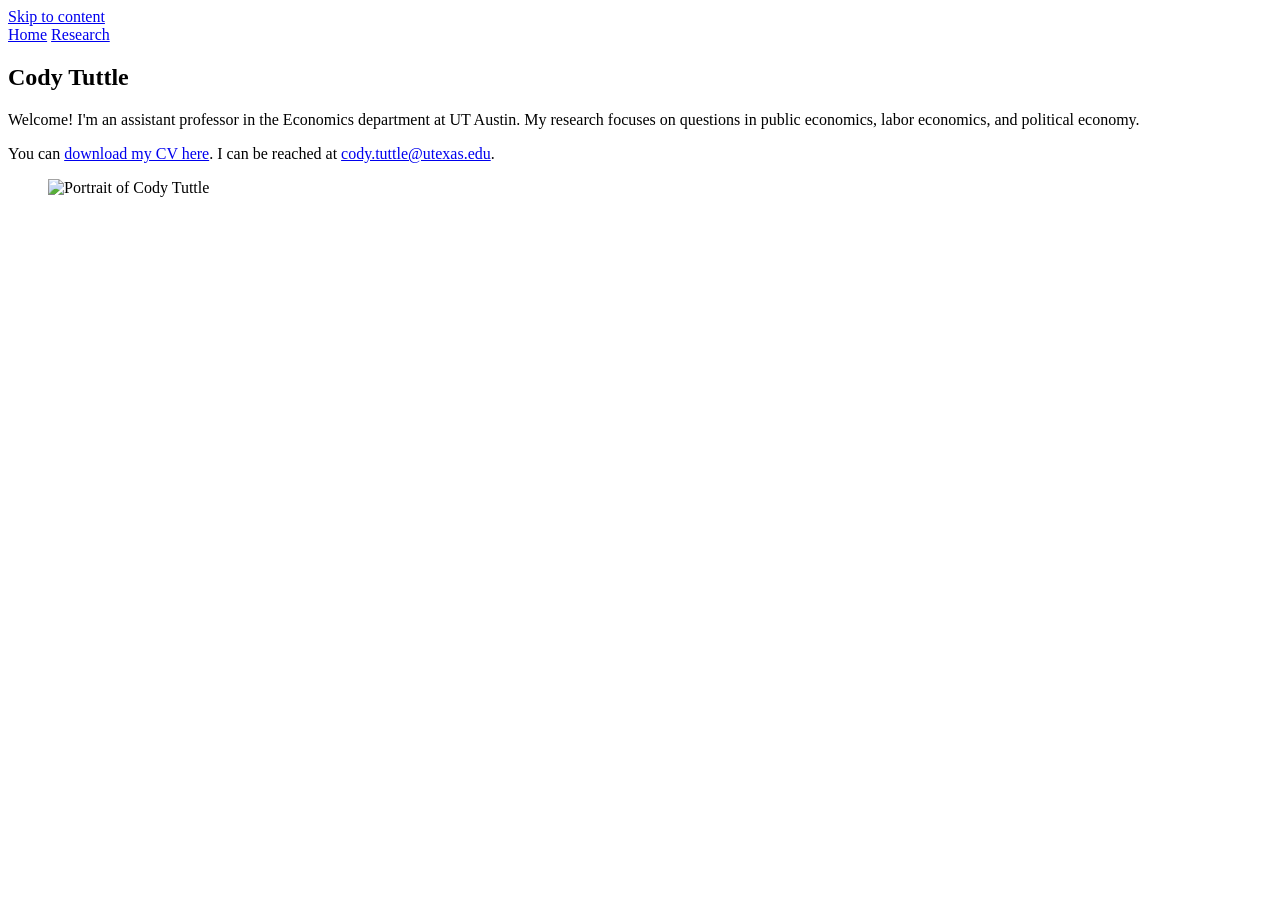
==== index.html @ 10a400a6 "Add files via upload" ====
<!doctype html>
<html lang="en">
  <head>
    <meta charset="utf-8">
    <meta name="viewport" content="width=device-width, initial-scale=1">
    <meta name="description" content="Cody Tuttle is an assistant professor of economics at The University of Texas at Austin.">
    <meta name="theme-color" content="#ffffff">
    <title>Cody Tuttle</title>
    <link rel="icon" type="image/svg+xml" href="data:image/svg+xml,%3Csvg xmlns='http://www.w3.org/2000/svg' viewBox='0 0 64 64'%3E%3Crect width='64' height='64' rx='8' fill='%23bf5700'/%3E%3Cpath d='M43 20c-3-3-6-4-11-4-9 0-15 6-15 16s6 16 15 16c5 0 9-1 12-5l-4-5c-2 2-4 3-7 3-5 0-8-3-8-9s3-9 8-9c3 0 5 1 7 3z' fill='white'/%3E%3C/svg%3E">
    <link rel="stylesheet" href="assets/styles.css?v=20260914-all-sans">
  </head>
  <body>
    <a class="skip-link" href="#main">Skip to content</a>

    <header class="site-header home-header">
      <nav aria-label="Primary navigation">
        <a class="active" href="index.html" aria-current="page">Home</a>
        <a href="research.html">Research</a>
      </nav>
    </header>

    <main id="main" class="home">
      <section class="intro" aria-labelledby="intro-title">
        <div class="intro-copy">
          <h1 id="intro-title">Cody Tuttle</h1>
          <div class="home-text">
            <p>Welcome! I'm an assistant professor in the Economics department at UT Austin. My research focuses on questions in public economics, labor economics, and political economy.</p>
            <p>You can <a href="https://www.google.com/url?q=https%3A%2F%2Fcodytuttle.github.io%2Ftuttle_cv.pdf&amp;sa=D&amp;sntz=1&amp;usg=AOvVaw0rOCvD282M_olU8WoGLNsb">download my CV here</a>. I can be reached at <a href="mailto:cody.tuttle@utexas.edu">cody.tuttle@utexas.edu</a>.</p>
          </div>
        </div>

        <figure class="portrait">
          <img src="assets/cody-tuttle.jpg" width="520" height="540" alt="Portrait of Cody Tuttle">
        </figure>
      </section>
    </main>
  </body>
</html>
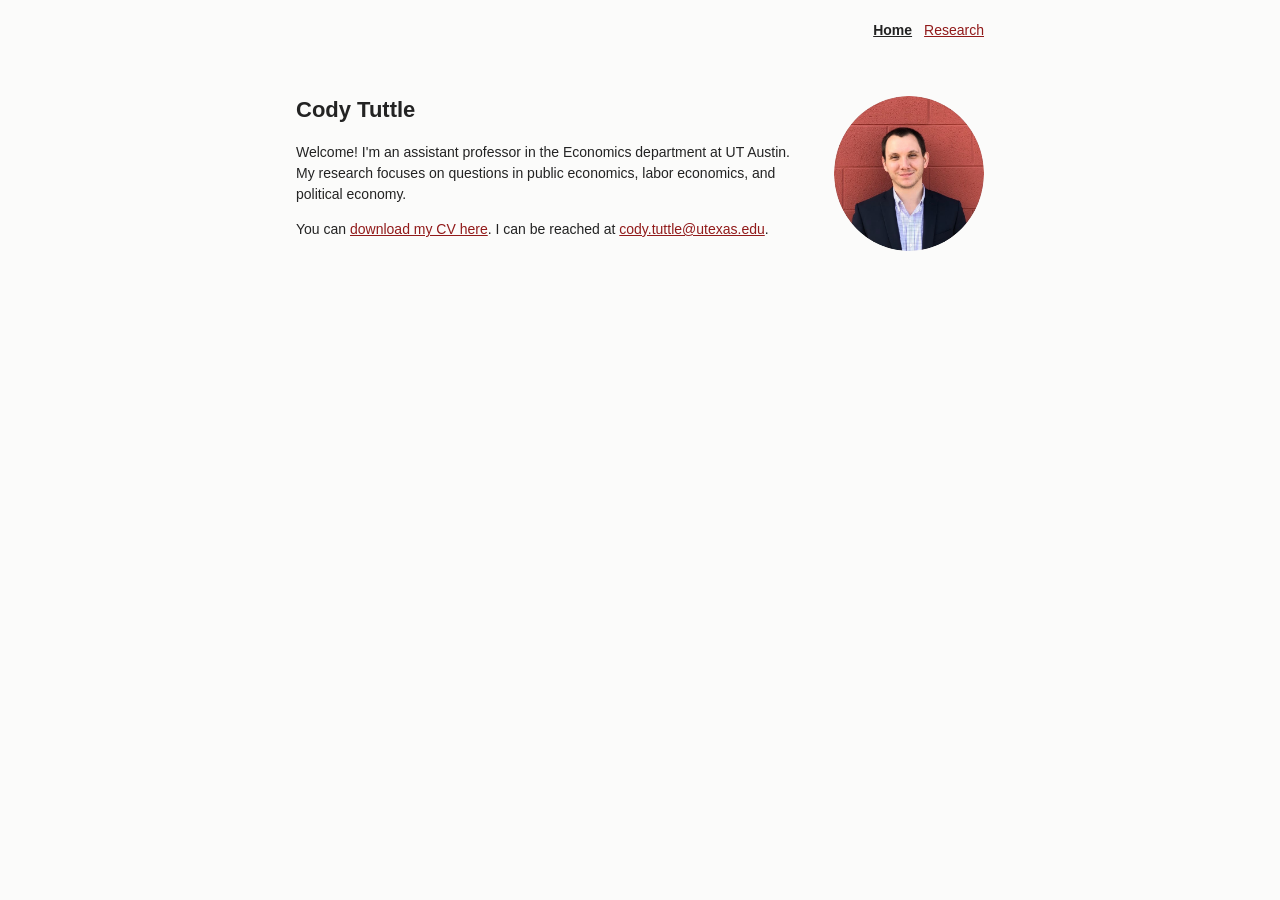
==== commit 19e4d531: "Add files via upload" ====
--- a/index.html
+++ b/index.html
@@ -7,7 +7,7 @@
     <meta name="theme-color" content="#ffffff">
     <title>Cody Tuttle</title>
     <link rel="icon" type="image/svg+xml" href="data:image/svg+xml,%3Csvg xmlns='http://www.w3.org/2000/svg' viewBox='0 0 64 64'%3E%3Crect width='64' height='64' rx='8' fill='%23bf5700'/%3E%3Cpath d='M43 20c-3-3-6-4-11-4-9 0-15 6-15 16s6 16 15 16c5 0 9-1 12-5l-4-5c-2 2-4 3-7 3-5 0-8-3-8-9s3-9 8-9c3 0 5 1 7 3z' fill='white'/%3E%3C/svg%3E">
-    <link rel="stylesheet" href="assets/styles.css?v=20260914-all-sans">
+    <link rel="stylesheet" href="assets/styles.css?v=20260916-mobile">
   </head>
   <body>
     <a class="skip-link" href="#main">Skip to content</a>
@@ -23,15 +23,16 @@
       <section class="intro" aria-labelledby="intro-title">
         <div class="intro-copy">
           <h1 id="intro-title">Cody Tuttle</h1>
+
+          <figure class="portrait">
+            <img src="assets/cody-tuttle.jpg" width="520" height="540" alt="Portrait of Cody Tuttle">
+          </figure>
+
           <div class="home-text">
             <p>Welcome! I'm an assistant professor in the Economics department at UT Austin. My research focuses on questions in public economics, labor economics, and political economy.</p>
             <p>You can <a href="https://www.google.com/url?q=https%3A%2F%2Fcodytuttle.github.io%2Ftuttle_cv.pdf&amp;sa=D&amp;sntz=1&amp;usg=AOvVaw0rOCvD282M_olU8WoGLNsb">download my CV here</a>. I can be reached at <a href="mailto:cody.tuttle@utexas.edu">cody.tuttle@utexas.edu</a>.</p>
           </div>
         </div>
-
-        <figure class="portrait">
-          <img src="assets/cody-tuttle.jpg" width="520" height="540" alt="Portrait of Cody Tuttle">
-        </figure>
       </section>
     </main>
   </body>
--- a/assets/styles.css
+++ b/assets/styles.css
@@ -0,0 +1,309 @@
+* {
+  box-sizing: border-box;
+}
+
+html {
+  font-size: 16px;
+}
+
+body {
+  margin: 0;
+  color: #232323;
+  background: #fbfbfa;
+  font-family: Arial, Helvetica, sans-serif;
+  font-size: 14px;
+  line-height: 1.5;
+}
+
+a {
+  color: #911a1a;
+  text-decoration: underline;
+}
+
+a:hover {
+  color: #671010;
+}
+
+a:focus-visible,
+button:focus-visible {
+  outline: 2px solid #000;
+  outline-offset: 2px;
+}
+
+.skip-link {
+  position: absolute;
+  left: -9999px;
+}
+
+.skip-link:focus {
+  top: 8px;
+  left: 8px;
+  padding: 6px;
+  color: #fff;
+  background: #000;
+}
+
+.site-header,
+.home,
+.research-page,
+footer {
+  width: 100%;
+  max-width: 720px;
+  margin: 0 auto;
+  padding-right: 16px;
+  padding-left: 16px;
+}
+
+.site-header {
+  display: flex;
+  align-items: baseline;
+  justify-content: space-between;
+  padding-top: 20px;
+  padding-bottom: 12px;
+}
+
+.site-name {
+  color: #232323;
+  font-weight: 700;
+  text-decoration: none;
+}
+
+nav {
+  display: flex;
+  gap: 12px;
+}
+
+nav a {
+  color: #911a1a;
+}
+
+nav a.active {
+  color: #232323;
+  font-weight: 700;
+}
+
+.home-header {
+  justify-content: flex-end;
+}
+
+.intro {
+  padding: 40px 0 56px;
+}
+
+.intro-copy {
+  display: grid;
+  grid-template-columns: minmax(0, 1fr) 150px;
+  grid-template-areas:
+    "title portrait"
+    "text portrait";
+  column-gap: 32px;
+  align-items: center;
+}
+
+h1,
+h2,
+h3,
+p {
+  margin-top: 0;
+}
+
+.intro h1 {
+  grid-area: title;
+  align-self: end;
+  margin-bottom: 16px;
+  font-size: 22px;
+  font-weight: 700;
+}
+
+.home-text {
+  grid-area: text;
+  align-self: start;
+  font-size: 14px;
+}
+
+.home-text p {
+  margin-bottom: 14px;
+}
+
+.portrait {
+  grid-area: portrait;
+  width: 150px;
+  margin: 0;
+}
+
+.portrait img {
+  display: block;
+  width: 100%;
+  height: auto;
+  border-radius: 50%;
+}
+
+.research-page {
+  padding-top: 18px;
+  padding-bottom: 32px;
+}
+
+.paper-section {
+  margin-bottom: 28px;
+}
+
+.section-heading {
+  margin-bottom: 10px;
+}
+
+.section-heading h2 {
+  margin: 0;
+  font-size: 16px;
+}
+
+.paper {
+  margin-bottom: 16px;
+}
+
+.paper-row {
+  display: grid;
+  grid-template-columns: minmax(0, 1fr) 16px;
+  gap: 8px;
+  align-items: start;
+}
+
+.paper-copy h3 {
+  margin-bottom: 2px;
+  font-size: 13px;
+  font-weight: 700;
+  line-height: 1.4;
+}
+
+.paper-copy h3 a {
+  color: #911a1a;
+  text-decoration: none;
+}
+
+.paper-copy h3 a:hover,
+.paper-copy h3 a:focus-visible {
+  text-decoration: underline;
+}
+
+.paper-meta,
+.paper-status,
+.paper-links {
+  margin-bottom: 1px;
+  color: #4a4a4a;
+  font-size: 12px;
+  line-height: 1.45;
+}
+
+.paper-status cite {
+  font-style: italic;
+}
+
+.paper-links {
+  display: flex;
+  flex-wrap: wrap;
+  gap: 10px;
+  margin-top: 3px;
+}
+
+.abstract-toggle {
+  display: flex;
+  align-items: center;
+  justify-content: center;
+  width: 16px;
+  height: 20px;
+  padding: 0;
+  color: #333;
+  background: none;
+  border: 0;
+  cursor: pointer;
+}
+
+.abstract-toggle > span:first-child {
+  position: absolute;
+  width: 1px;
+  height: 1px;
+  padding: 0;
+  margin: -1px;
+  overflow: hidden;
+  clip: rect(0, 0, 0, 0);
+  white-space: nowrap;
+  border: 0;
+}
+
+.toggle-mark {
+  position: relative;
+  display: block;
+  width: 10px;
+  height: 10px;
+}
+
+.toggle-mark::before,
+.toggle-mark::after {
+  position: absolute;
+  top: 50%;
+  left: 0;
+  width: 100%;
+  height: 1px;
+  background: currentColor;
+  content: "";
+}
+
+.toggle-mark::after {
+  transform: rotate(90deg);
+}
+
+.abstract-toggle[aria-expanded="true"] .toggle-mark::after {
+  transform: rotate(0);
+}
+
+.abstract {
+  width: 100%;
+  padding: 8px 0 2px;
+  font-family: inherit;
+  font-size: 14px;
+  line-height: 1.6;
+  text-align: justify;
+}
+
+.abstract p {
+  margin: 0;
+}
+
+footer {
+  display: flex;
+  justify-content: space-between;
+  padding-top: 16px;
+  padding-bottom: 24px;
+  color: #555;
+  font-size: 12px;
+}
+
+footer p {
+  margin: 0;
+}
+
+@media (max-width: 560px) {
+  .intro {
+    padding: 28px 0 40px;
+  }
+
+  .intro-copy {
+    grid-template-columns: 1fr;
+    grid-template-areas:
+      "title"
+      "portrait"
+      "text";
+  }
+
+  .portrait {
+    width: 120px;
+    margin-bottom: 24px;
+  }
+
+  footer {
+    display: block;
+  }
+
+  footer p + p {
+    margin-top: 3px;
+  }
+}
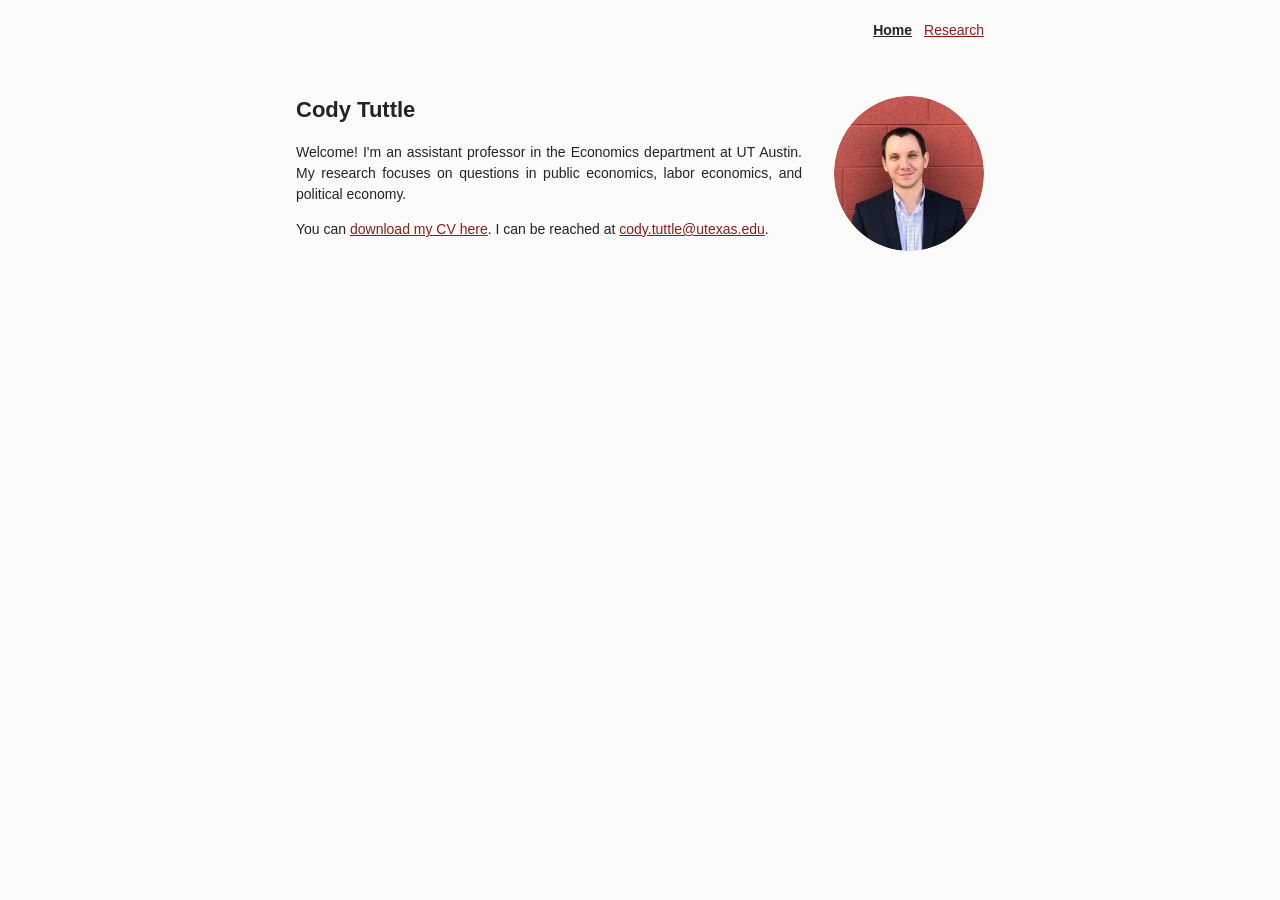
==== commit d04854d0: "Add files via upload" ====
--- a/index.html
+++ b/index.html
@@ -7,7 +7,7 @@
     <meta name="theme-color" content="#ffffff">
     <title>Cody Tuttle</title>
     <link rel="icon" type="image/svg+xml" href="data:image/svg+xml,%3Csvg xmlns='http://www.w3.org/2000/svg' viewBox='0 0 64 64'%3E%3Crect width='64' height='64' rx='8' fill='%23bf5700'/%3E%3Cpath d='M43 20c-3-3-6-4-11-4-9 0-15 6-15 16s6 16 15 16c5 0 9-1 12-5l-4-5c-2 2-4 3-7 3-5 0-8-3-8-9s3-9 8-9c3 0 5 1 7 3z' fill='white'/%3E%3C/svg%3E">
-    <link rel="stylesheet" href="assets/styles.css?v=20260916-mobile">
+    <link rel="stylesheet" href="assets/styles.css?v=20260916-mobile-center">
   </head>
   <body>
     <a class="skip-link" href="#main">Skip to content</a>
--- a/assets/styles.css
+++ b/assets/styles.css
@@ -119,6 +119,7 @@
   grid-area: text;
   align-self: start;
   font-size: 14px;
+  text-align: justify;
 }
 
 .home-text p {
@@ -294,7 +295,13 @@
       "text";
   }
 
+  .intro h1 {
+    justify-self: center;
+    text-align: center;
+  }
+
   .portrait {
+    justify-self: center;
     width: 120px;
     margin-bottom: 24px;
   }
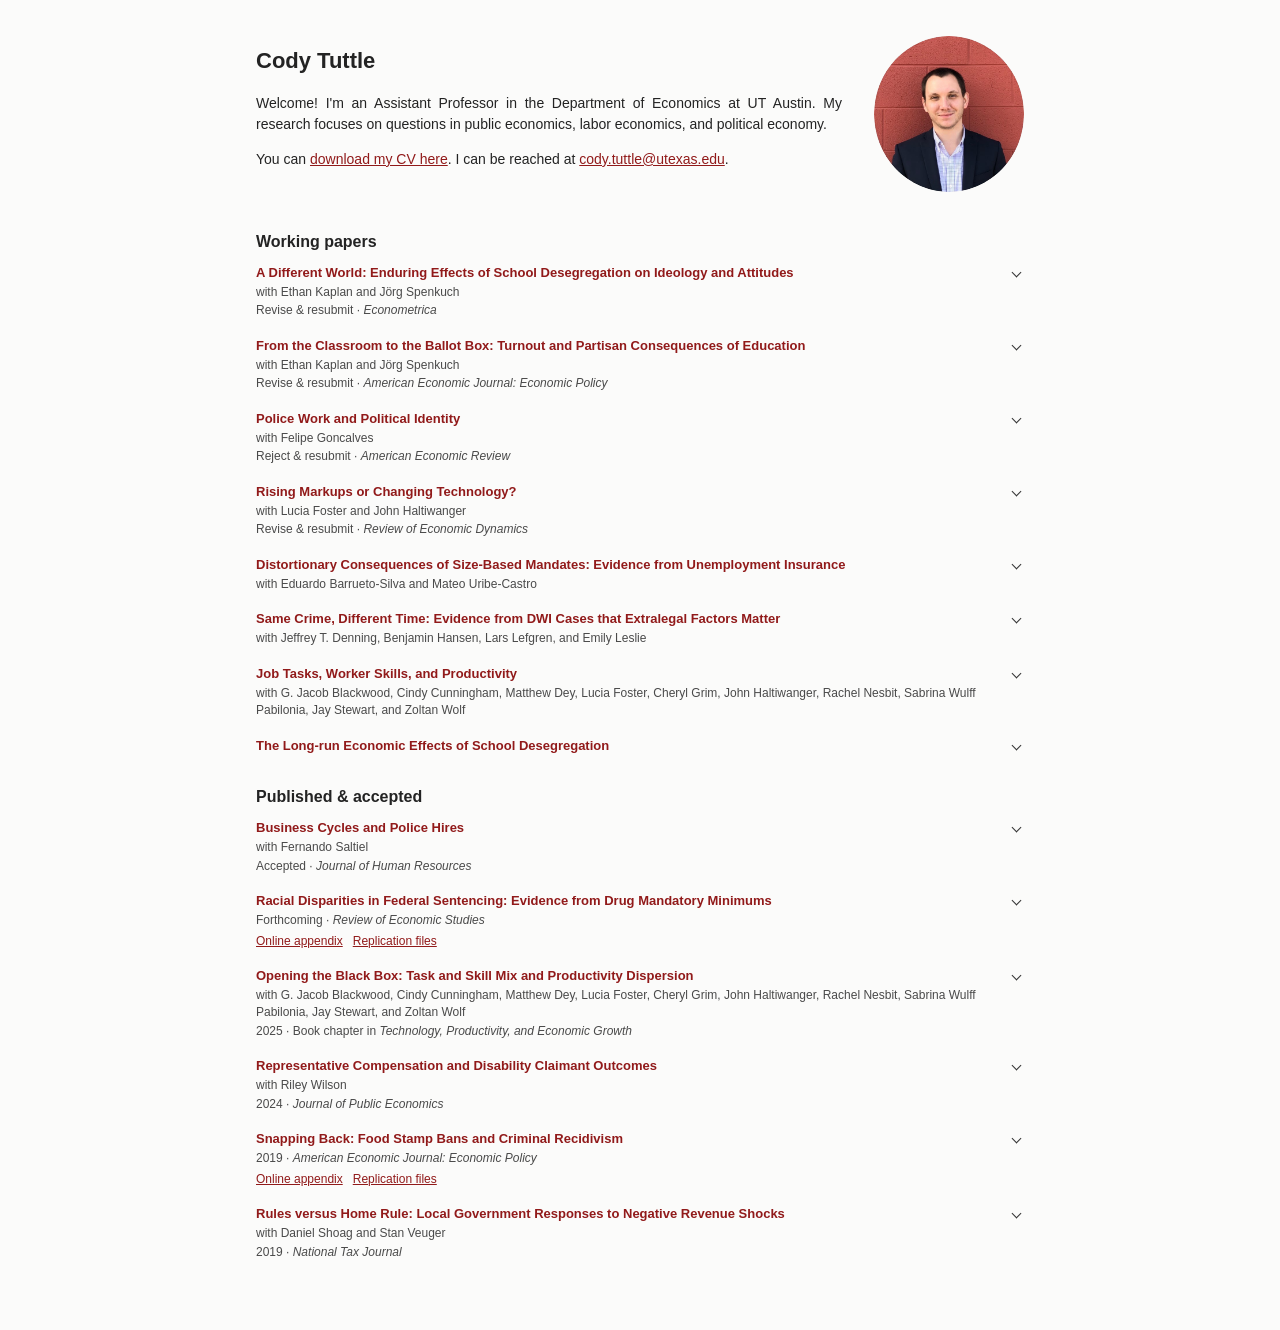
==== commit 48f868c6: "Add files via upload" ====
--- a/index.html
+++ b/index.html
@@ -8,32 +8,258 @@
     <title>Cody Tuttle</title>
     <link rel="icon" type="image/svg+xml" href="data:image/svg+xml,%3Csvg xmlns='http://www.w3.org/2000/svg' viewBox='0 0 64 64'%3E%3Crect width='64' height='64' rx='8' fill='%23bf5700'/%3E%3Cpath d='M43 20c-3-3-6-4-11-4-9 0-15 6-15 16s6 16 15 16c5 0 9-1 12-5l-4-5c-2 2-4 3-7 3-5 0-8-3-8-9s3-9 8-9c3 0 5 1 7 3z' fill='white'/%3E%3C/svg%3E">
     <link rel="stylesheet" href="assets/styles.css?v=20260916-mobile-center">
+    <link rel="stylesheet" href="assets/one-page.css?v=20260916-width-800">
+    <script src="assets/site.js" defer></script>
   </head>
-  <body>
+  <body class="first-one-page">
     <a class="skip-link" href="#main">Skip to content</a>
 
-    <header class="site-header home-header">
-      <nav aria-label="Primary navigation">
-        <a class="active" href="index.html" aria-current="page">Home</a>
-        <a href="research.html">Research</a>
-      </nav>
-    </header>
-
-    <main id="main" class="home">
-      <section class="intro" aria-labelledby="intro-title">
-        <div class="intro-copy">
-          <h1 id="intro-title">Cody Tuttle</h1>
-
-          <figure class="portrait">
-            <img src="assets/cody-tuttle.jpg" width="520" height="540" alt="Portrait of Cody Tuttle">
-          </figure>
-
-          <div class="home-text">
-            <p>Welcome! I'm an assistant professor in the Economics department at UT Austin. My research focuses on questions in public economics, labor economics, and political economy.</p>
-            <p>You can <a href="https://www.google.com/url?q=https%3A%2F%2Fcodytuttle.github.io%2Ftuttle_cv.pdf&amp;sa=D&amp;sntz=1&amp;usg=AOvVaw0rOCvD282M_olU8WoGLNsb">download my CV here</a>. I can be reached at <a href="mailto:cody.tuttle@utexas.edu">cody.tuttle@utexas.edu</a>.</p>
-          </div>
+    <main id="main" class="one-page-main">
+      <section class="one-page-intro" id="about" aria-labelledby="about-title">
+        <h1 id="about-title">Cody Tuttle</h1>
+
+        <figure class="one-page-portrait">
+          <img src="assets/cody-tuttle.jpg" width="520" height="540" alt="Portrait of Cody Tuttle">
+        </figure>
+
+        <div class="one-page-bio">
+          <p>Welcome! I'm an Assistant Professor in the Department of Economics at UT Austin. My research focuses on questions in public economics, labor economics, and political economy.</p>
+          <p>You can <a href="https://www.google.com/url?q=https%3A%2F%2Fcodytuttle.github.io%2Ftuttle_cv.pdf&amp;sa=D&amp;sntz=1&amp;usg=AOvVaw0rOCvD282M_olU8WoGLNsb">download my CV here</a>. I can be reached at <a href="mailto:cody.tuttle@utexas.edu">cody.tuttle@utexas.edu</a>.</p>
         </div>
       </section>
+
+      <div class="one-page-research" id="research">
+      <section class="paper-section" aria-labelledby="working-papers">
+        <div class="section-heading">
+          <h2 id="working-papers">Working papers</h2>
+        </div>
+
+        <article class="paper">
+          <div class="paper-row">
+            <div class="paper-copy">
+              <h3><a href="https://codytuttle.github.io/busing_partisanship.pdf">A Different World: Enduring Effects of School Desegregation on Ideology and Attitudes</a></h3>
+              <p class="paper-meta">with Ethan Kaplan and Jörg Spenkuch</p>
+              <p class="paper-status">Revise &amp; resubmit · <cite>Econometrica</cite></p>
+            </div>
+            <button class="abstract-toggle" type="button" aria-expanded="false" aria-controls="abstract-different-world">
+              <span>Abstract</span><span class="toggle-mark" aria-hidden="true"></span>
+            </button>
+          </div>
+          <div class="abstract" id="abstract-different-world" hidden>
+            <p>In 1975, a federal court ordered the desegregation of public schools in Jefferson County, Kentucky. To approximately equalize the share of minorities across schools, students were assigned to a busing schedule that depended on the first letter of their last name. We use the resulting quasi-random variation to estimate the long-run impact of attending an inner-city school on political participation and preferences among whites. Drawing on administrative voter registration records and an original survey, we find that being bused to an inner-city school significantly increases support for the Democratic Party and its candidates more than forty years later. Consistent with the idea that exposure to an inner-city environment causes a permanent change in ideological outlook, we also find evidence that bused individuals are much less likely to believe in a “just world” and, more tentatively, that they become more supportive of some forms of redistribution. Taken together, our findings point to a poverty-centered version of the contact hypothesis, whereby witnessing economic deprivation durably sensitizes individuals to issues of inequality and fairness.</p>
+          </div>
+        </article>
+
+        <article class="paper">
+          <div class="paper-row">
+            <div class="paper-copy">
+              <h3><a href="https://codytuttle.github.io/education_voting.pdf">From the Classroom to the Ballot Box: Turnout and Partisan Consequences of Education</a></h3>
+              <p class="paper-meta">with Ethan Kaplan and Jörg Spenkuch</p>
+              <p class="paper-status">Revise &amp; resubmit · <cite>American Economic Journal: Economic Policy</cite></p>
+            </div>
+            <button class="abstract-toggle" type="button" aria-expanded="false" aria-controls="abstract-classroom-ballot">
+              <span>Abstract</span><span class="toggle-mark" aria-hidden="true"></span>
+            </button>
+          </div>
+          <div class="abstract" id="abstract-classroom-ballot" hidden>
+            <p>We estimate the impact of education on voter turnout and partisanship using a regression discontinuity design based on school-entry cutoffs and exact date of birth. Drawing on nationwide administrative voter registration data, we find that individuals who were slotted to enter school one year earlier are more likely to vote and more likely to register as independents. These reduced-form effects may be driven by changes in educational attainment or by differences in the quality of individuals’ educational experiences. We leverage age-related heterogeneity in effect sizes to isolate the role of educational attainment. Our results imply that an additional year of schooling increases turnout by about 3 percentage points.</p>
+          </div>
+        </article>
+
+        <article class="paper">
+          <div class="paper-row">
+            <div class="paper-copy">
+              <h3><a href="https://codytuttle.github.io/policework_draft.pdf">Police Work and Political Identity</a></h3>
+              <p class="paper-meta">with Felipe Goncalves</p>
+              <p class="paper-status">Reject &amp; resubmit · <cite>American Economic Review</cite></p>
+            </div>
+            <button class="abstract-toggle" type="button" aria-expanded="false" aria-controls="abstract-police-work">
+              <span>Abstract</span><span class="toggle-mark" aria-hidden="true"></span>
+            </button>
+          </div>
+          <div class="abstract" id="abstract-police-work" hidden>
+            <p>The preferences of bureaucrats are a central determinant of how governments operate, yet little is known about how these preferences are formed and the relative importance of selection versus the treatment effect of government work. This paper studies these questions in the context of policing and asks how working as a police officer impacts political preferences. We link civil service exam records to data on voting and campaign contributions to test whether becoming a police officer affects political identity. Using difference-in-differences and regression discontinuity designs, we find that joining a police force increases Republican party affiliation, contributions to Republican campaigns, and voter turnout. The treatment effect of work can explain around 40% of the difference in party affiliation between police and the general population. We then show that political affiliation relates to on-the-job behavior: Republican officers make more arrests and use more force than comparable non-Republican officers. Finally, we revisit a canonical model of bureaucratic motivation and show that a treatment effect of work on preferences can alter the government’s optimal choice of selection into the profession. Our findings show how the experience of government work is central to bureaucratic preferences, and they highlight the constraints on worker selection and recruitment as tools to dictate the composition of the government workforce.</p>
+          </div>
+        </article>
+
+        <article class="paper">
+          <div class="paper-row">
+            <div class="paper-copy">
+              <h3><a href="https://codytuttle.github.io/markups_fht.pdf">Rising Markups or Changing Technology?</a></h3>
+              <p class="paper-meta">with Lucia Foster and John Haltiwanger</p>
+              <p class="paper-status">Revise &amp; resubmit · <cite>Review of Economic Dynamics</cite></p>
+            </div>
+            <button class="abstract-toggle" type="button" aria-expanded="false" aria-controls="abstract-markups">
+              <span>Abstract</span><span class="toggle-mark" aria-hidden="true"></span>
+            </button>
+          </div>
+          <div class="abstract" id="abstract-markups" hidden>
+            <p>Recent evidence suggests the U.S. business environment is changing, with rising market concentration and markups. The most prominent and extensive evidence backs out firm-level markups from the first-order conditions for variable factors. The markup is identified as the ratio of the variable factor’s output elasticity to its cost share of revenue. Our analysis starts from this indirect approach, but we exploit a long panel of manufacturing establishments to permit output elasticities to vary to a much greater extent—relative to the existing literature—across establishments within the same industry over time. With our more detailed estimates of output elasticities, the measured increase in markups is substantially dampened, if not eliminated, for U.S. manufacturing. As supporting evidence, we relate differences in the markups’ patterns to observable changes in technology, and we find patterns in support of changing technology as the driver of those differences.</p>
+          </div>
+        </article>
+
+        <article class="paper">
+          <div class="paper-row">
+            <div class="paper-copy">
+              <h3><a href="https://codytuttle.github.io/ui_size_distortions.pdf">Distortionary Consequences of Size-Based Mandates: Evidence from Unemployment Insurance</a></h3>
+              <p class="paper-meta">with Eduardo Barrueto-Silva and Mateo Uribe-Castro</p>
+            </div>
+            <button class="abstract-toggle" type="button" aria-expanded="false" aria-controls="abstract-ui-mandates">
+              <span>Abstract</span><span class="toggle-mark" aria-hidden="true"></span>
+            </button>
+          </div>
+          <div class="abstract" id="abstract-ui-mandates" hidden>
+            <p>We study firm responses to a major expansion of the U.S. Unemployment Insurance system. In 1954, federal law mandated that states extend UI coverage to all firms with four or more employees, a policy change that was binding for some states but not others. Using a difference-in-differences design, we find a sharp and persistent decrease in the number of employers with 4–7 employees in newly-covered states immediately following the law’s implementation. Simultaneously, the number of employers with 0–3 employees increases. This response suggests that firms actively reduced employment to avoid coverage. Our findings imply that, under partial coverage, firms cannot fully shift the costs associated with coverage to workers. Size-based mandates can therefore create substantial and long-lasting distortions in the size distribution of firms.</p>
+          </div>
+        </article>
+
+        <article class="paper">
+          <div class="paper-row">
+            <div class="paper-copy">
+              <h3><a href="https://codytuttle.github.io/dwi_disparities.pdf">Same Crime, Different Time: Evidence from DWI Cases that Extralegal Factors Matter</a></h3>
+              <p class="paper-meta">with Jeffrey T. Denning, Benjamin Hansen, Lars Lefgren, and Emily Leslie</p>
+            </div>
+            <button class="abstract-toggle" type="button" aria-expanded="false" aria-controls="abstract-dwi">
+              <span>Abstract</span><span class="toggle-mark" aria-hidden="true"></span>
+            </button>
+          </div>
+          <div class="abstract" id="abstract-dwi" hidden>
+            <p>We document disparities in criminal case outcomes that are driven by extralegal factors as opposed to differences in underlying criminal conduct. We focus on Driving While Intoxicated cases, where breath alcohol content is a central piece of evidence. Using administrative data from Harris County, Texas, we condition on breath alcohol content and restrict the sample to first-time offenders above the legal limit without aggravating circumstances, thus holding fixed the legally-relevant facts of the case. Nevertheless, we find large gaps in case dismissal and incarceration along four dimensions: race and ethnicity, gender, attorney type, and neighborhood income. Each dimension matters conditional on the others, and the gaps accumulate. These gaps are too large to be plausibly explained by unobserved differences in driving behavior. They likely reflect both pre-existing disadvantage that shapes defendants’ choices post-arrest and differential treatment by judges and prosecutors. Gaps are largest in the most lenient courtrooms, where the benefits of leniency accrue disproportionately to advantaged defendants.</p>
+          </div>
+        </article>
+
+        <article class="paper">
+          <div class="paper-row">
+            <div class="paper-copy">
+              <h3><a href="https://www2.census.gov/library/working-papers/2025/adrm/ces/CES-WP-25-63.pdf">Job Tasks, Worker Skills, and Productivity</a></h3>
+              <p class="paper-meta">with G. Jacob Blackwood, Cindy Cunningham, Matthew Dey, Lucia Foster, Cheryl Grim, John Haltiwanger, Rachel Nesbit, Sabrina Wulff Pabilonia, Jay Stewart, and Zoltan Wolf</p>
+            </div>
+            <button class="abstract-toggle" type="button" aria-expanded="false" aria-controls="abstract-job-tasks">
+              <span>Abstract</span><span class="toggle-mark" aria-hidden="true"></span>
+            </button>
+          </div>
+          <div class="abstract" id="abstract-job-tasks" hidden>
+            <p>We present new empirical evidence suggesting that we can better understand productivity dispersion across businesses by accounting for differences in how tasks, skills, and occupations are organized. This aligns with growing attention to the task content of production. We link establishment-level data from the Bureau of Labor Statistics Occupational Employment and Wage Statistics survey with productivity data from the Census Bureau’s manufacturing surveys. Our analysis reveals strong relationships between establishment productivity and task, skill, and occupation inputs. These relationships are highly nonlinear and vary by industry. When we account for these patterns, we can explain a substantial share of productivity dispersion across establishments.</p>
+          </div>
+        </article>
+
+        <article class="paper">
+          <div class="paper-row">
+            <div class="paper-copy">
+              <h3><a href="https://codytuttle.github.io/tuttle_busing.pdf">The Long-run Economic Effects of School Desegregation</a></h3>
+            </div>
+            <button class="abstract-toggle" type="button" aria-expanded="false" aria-controls="abstract-long-run">
+              <span>Abstract</span><span class="toggle-mark" aria-hidden="true"></span>
+            </button>
+          </div>
+          <div class="abstract" id="abstract-long-run" hidden>
+            <p>I estimate the effect of school desegregation on long-run economic outcomes by studying a natural experiment in Jefferson County, Kentucky. In 1975, the district, under a court order, developed a unique busing assignment plan to merge the majority-white County district and the majority-black City district. Under this plan, students were assigned to be bused to new schools, versus stay at their home school and have new students bused in, based on their race and the first initial of their last name. Using this plausibly conditional random assignment and confidential data from the U.S. Census Bureau, I find black students assigned busing to former County schools live in better neighborhoods at adulthood than black students assigned to remain in former City schools. This effect is strongest for students bused in earlier grades and is increasing in the total number of years a student is assigned busing. Busing assignment has small to zero effect on white students. I explore the implications of white disenrollment from the district using a novel dataset of archival yearbook records. I find the effect for white students remains small even after preliminary accounting for disenrollment. These results suggest that school desegregation in this setting had positive long-run effects for black students by giving them access to better schools.</p>
+          </div>
+        </article>
+      </section>
+
+      <section class="paper-section" aria-labelledby="published-work">
+        <div class="section-heading">
+          <h2 id="published-work">Published &amp; accepted</h2>
+        </div>
+
+        <article class="paper">
+          <div class="paper-row">
+            <div class="paper-copy">
+              <h3><a href="https://codytuttle.github.io/police_business_cycles.pdf">Business Cycles and Police Hires</a></h3>
+              <p class="paper-meta">with Fernando Saltiel</p>
+              <p class="paper-status">Accepted · <cite>Journal of Human Resources</cite></p>
+            </div>
+            <button class="abstract-toggle" type="button" aria-expanded="false" aria-controls="abstract-police-hires">
+              <span>Abstract</span><span class="toggle-mark" aria-hidden="true"></span>
+            </button>
+          </div>
+          <div class="abstract" id="abstract-police-hires" hidden>
+            <p>We show that the quality of police hires varies over the business cycle. Officers hired when the unemployment rate is high have fewer complaints, disciplines, and are less likely to be fired than officers hired when the unemployment rate is low. Effects are larger for younger workers who have weaker outside options in recessions. We find that the size and quality of the applicant pool increases in high unemployment years—more people take entry exams and a smaller fraction fail the exam. Our findings shed light on how outside options affect police hires and speak to policy questions about police recruitment.</p>
+          </div>
+        </article>
+
+        <article class="paper">
+          <div class="paper-row">
+            <div class="paper-copy">
+              <h3><a href="https://codytuttle.github.io/tuttle_mandatory_minimums.pdf">Racial Disparities in Federal Sentencing: Evidence from Drug Mandatory Minimums</a></h3>
+              <p class="paper-status">Forthcoming · <cite>Review of Economic Studies</cite></p>
+              <p class="paper-links"><a href="https://codytuttle.github.io/tuttle_mandatory_minimums_online_appendix.pdf">Online appendix</a><a href="https://doi.org/10.5281/zenodo.18343807">Replication files</a></p>
+            </div>
+            <button class="abstract-toggle" type="button" aria-expanded="false" aria-controls="abstract-sentencing">
+              <span>Abstract</span><span class="toggle-mark" aria-hidden="true"></span>
+            </button>
+          </div>
+          <div class="abstract" id="abstract-sentencing" hidden>
+            <p>I study racial disparities in the criminal justice system by analyzing abnormal bunching in the distribution of crack-cocaine amounts used in federal sentencing. I compare cases sentenced before and after the Fair Sentencing Act, a 2010 law that changed the 10-year mandatory minimum threshold for crack-cocaine from 50g to 280g. First, I find that after 2010, there is a sharp increase in the fraction of cases sentenced at 280g, and that this increase is disproportionately large for black and Hispanic offenders. I then explore several possible explanations for the observed racial disparities, including racial discrimination that occurs after entry into the criminal justice system. I analyze data from multiple stages in the criminal justice system and find that the increased bunching for minority offenders is driven by prosecutorial discretion, specifically as used by about 20–30% of prosecutors. Moreover, the fraction of cases at 280g falls in 2013 when evidentiary standards become stricter. Finally, the racial disparity in the increase cannot be explained by differences in education, sex, age, criminal history, seized drug amount, or other elements of the crime, but it can be largely explained by a measure of state-level racial animus. These results shed light on the role of prosecutorial discretion and racial discrimination as causes of racial disparities in sentencing.</p>
+          </div>
+        </article>
+
+        <article class="paper">
+          <div class="paper-row">
+            <div class="paper-copy">
+              <h3><a href="https://codytuttle.github.io/task_skill_mix_productivity.pdf">Opening the Black Box: Task and Skill Mix and Productivity Dispersion</a></h3>
+              <p class="paper-meta">with G. Jacob Blackwood, Cindy Cunningham, Matthew Dey, Lucia Foster, Cheryl Grim, John Haltiwanger, Rachel Nesbit, Sabrina Wulff Pabilonia, Jay Stewart, and Zoltan Wolf</p>
+              <p class="paper-status">2025 · Book chapter in <cite>Technology, Productivity, and Economic Growth</cite></p>
+            </div>
+            <button class="abstract-toggle" type="button" aria-expanded="false" aria-controls="abstract-black-box">
+              <span>Abstract</span><span class="toggle-mark" aria-hidden="true"></span>
+            </button>
+          </div>
+          <div class="abstract" id="abstract-black-box" hidden>
+            <p>An important gap in most empirical studies of establishment-level productivity is the limited information about workers’ characteristics and their tasks. Skill-adjusted labor input measures have been shown to be important for aggregate productivity measurement. Moreover, the theoretical literature on differences in production technologies across businesses increasingly emphasizes the task content of production. Our ultimate objective is to open this black box of tasks and skills at the establishment level by combining establishment-level data on occupations from the Bureau of Labor Statistics with a restricted-access establishment-level productivity dataset created by the BLS-Census Bureau Collaborative Micro-productivity Project. We take a first step toward this objective by exploring the conceptual, specification, and measurement issues to be confronted. We provide suggestive empirical analysis of the relationship between within-industry dispersion in productivity and tasks and skills. We find that within-industry productivity dispersion is strongly positively related to within-industry task and skill dispersion.</p>
+          </div>
+        </article>
+
+        <article class="paper">
+          <div class="paper-row">
+            <div class="paper-copy">
+              <h3><a href="https://codytuttle.github.io/rep_compensation_ssdi.pdf">Representative Compensation and Disability Claimant Outcomes</a></h3>
+              <p class="paper-meta">with Riley Wilson</p>
+              <p class="paper-status">2024 · <cite>Journal of Public Economics</cite></p>
+            </div>
+            <button class="abstract-toggle" type="button" aria-expanded="false" aria-controls="abstract-representative-compensation">
+              <span>Abstract</span><span class="toggle-mark" aria-hidden="true"></span>
+            </button>
+          </div>
+          <div class="abstract" id="abstract-representative-compensation" hidden>
+            <p>Many claimants of Social Security Disability Insurance retain legal representation to help with the approval process. The Social Security Administration imposes strict rules on representative compensation. Representatives are only paid if claimants are awarded disability, and they are paid the lesser of 25 percent of the claimant’s past due benefits or a pre-specified maximum fee. Because past due benefits are a function of the number of months claimants wait to be awarded, representatives face incentives to delay case resolution until past due benefits push the representative fees past the fee ceiling. We use difference-in-differences to evaluate how these incentives impact SSDI claimant wait times. After the fee ceiling increased in 2002, average wait times increased by 0.85 months among claimants for whom the fee threshold is more binding, implying a 2.6–5.6 month increase for claimants with representatives. This indicates that the structure of representative compensation does matter for case outcomes, and highlights the importance of interactions with auxiliary agents so common in modern social programs.</p>
+          </div>
+        </article>
+
+        <article class="paper">
+          <div class="paper-row">
+            <div class="paper-copy">
+              <h3><a href="https://codytuttle.github.io/tuttle_snap_recidivism.pdf">Snapping Back: Food Stamp Bans and Criminal Recidivism</a></h3>
+              <p class="paper-status">2019 · <cite>American Economic Journal: Economic Policy</cite></p>
+              <p class="paper-links"><a href="https://codytuttle.github.io/snap_recidivism_online_appendix.pdf">Online appendix</a><a href="https://www.openicpsr.org/openicpsr/project/114721/version/V1/view">Replication files</a></p>
+            </div>
+            <button class="abstract-toggle" type="button" aria-expanded="false" aria-controls="abstract-snapping-back">
+              <span>Abstract</span><span class="toggle-mark" aria-hidden="true"></span>
+            </button>
+          </div>
+          <div class="abstract" id="abstract-snapping-back" hidden>
+            <p>I estimate the effect of access to Food Stamps on criminal recidivism. In 1996, a federal welfare reform imposed a lifetime ban from Food Stamps on convicted drug felons. Florida modified this ban, restricting it to drug traffickers who commit their offense on or after August 23, 1996. I exploit this sharp cutoff in a regression discontinuity design and find that the ban increases recidivism among drug traffickers. The increase is driven by financially motivated crimes, suggesting that the cut in benefits causes ex-convicts to return to crime to make up for the lost transfer income.</p>
+          </div>
+        </article>
+
+        <article class="paper">
+          <div class="paper-row">
+            <div class="paper-copy">
+              <h3><a href="https://codytuttle.github.io/cityfinance_homerule.pdf">Rules versus Home Rule: Local Government Responses to Negative Revenue Shocks</a></h3>
+              <p class="paper-meta">with Daniel Shoag and Stan Veuger</p>
+              <p class="paper-status">2019 · <cite>National Tax Journal</cite></p>
+            </div>
+            <button class="abstract-toggle" type="button" aria-expanded="false" aria-controls="abstract-home-rule">
+              <span>Abstract</span><span class="toggle-mark" aria-hidden="true"></span>
+            </button>
+          </div>
+          <div class="abstract" id="abstract-home-rule" hidden>
+            <p>Local governments rely heavily on sales tax revenue. We use national bankruptcies of big-box retail chains to study sudden plausibly exogenous decreases in this type of revenue. Treated localities respond by reducing spending on law enforcement and administrative services. We further study how cities with different degrees of autonomy vary in their response. Cities in home rule states, which have greater autonomy, react more swiftly by raising other types of revenue. A regression discontinuity analysis of cities in Illinois, where home rule status is triggered by crossing a population threshold, shows that this effect of local autonomy is causal: home rule leads to smaller revenue drops and stronger bond ratings.</p>
+          </div>
+        </article>
+      </section>
+      </div>
     </main>
   </body>
 </html>
--- a/assets/one-page.css
+++ b/assets/one-page.css
@@ -0,0 +1,112 @@
+.one-page-main {
+  width: 100%;
+  max-width: 720px;
+  margin: 0 auto;
+  padding: 0 16px 40px;
+}
+
+.first-one-page .one-page-main {
+  max-width: 800px;
+}
+
+.one-page-intro {
+  display: grid;
+  grid-template-columns: minmax(0, 1fr) 150px;
+  grid-template-areas:
+    "title portrait"
+    "bio portrait";
+  column-gap: 32px;
+  align-items: center;
+  padding: 36px 0 42px;
+  scroll-margin-top: 16px;
+}
+
+.first-one-page .one-page-intro {
+  padding-bottom: 34px;
+}
+
+.one-page-intro h1 {
+  grid-area: title;
+  align-self: end;
+  margin-bottom: 16px;
+  font-size: 22px;
+  font-weight: 700;
+}
+
+.one-page-bio {
+  grid-area: bio;
+  align-self: start;
+  font-size: 14px;
+  text-align: justify;
+}
+
+.one-page-bio p {
+  margin-bottom: 14px;
+}
+
+.one-page-portrait {
+  grid-area: portrait;
+  width: 150px;
+  margin: 0;
+}
+
+.one-page-portrait img {
+  display: block;
+  width: 100%;
+  height: auto;
+  border-radius: 50%;
+}
+
+.one-page-research {
+  padding-top: 4px;
+  scroll-margin-top: 16px;
+}
+
+.one-page-main .toggle-mark {
+  width: 7px;
+  height: 7px;
+  margin-top: -3px;
+  border-right: 1px solid currentColor;
+  border-bottom: 1px solid currentColor;
+  transform: rotate(45deg);
+}
+
+.one-page-main .toggle-mark::before,
+.one-page-main .toggle-mark::after {
+  display: none;
+}
+
+.one-page-main .abstract-toggle[aria-expanded="true"] .toggle-mark {
+  margin-top: 3px;
+  transform: rotate(225deg);
+}
+
+@media (max-width: 560px) {
+  .one-page-intro {
+    grid-template-columns: 1fr;
+    grid-template-areas:
+      "title"
+      "portrait"
+      "bio";
+    padding: 28px 0 36px;
+  }
+
+  .one-page-intro h1 {
+    justify-self: center;
+    text-align: center;
+  }
+
+  .one-page-portrait {
+    justify-self: center;
+    width: 120px;
+    margin-bottom: 24px;
+  }
+
+  .first-one-page .one-page-portrait {
+    width: 210px;
+  }
+
+  .first-one-page .one-page-intro {
+    padding-bottom: 28px;
+  }
+}
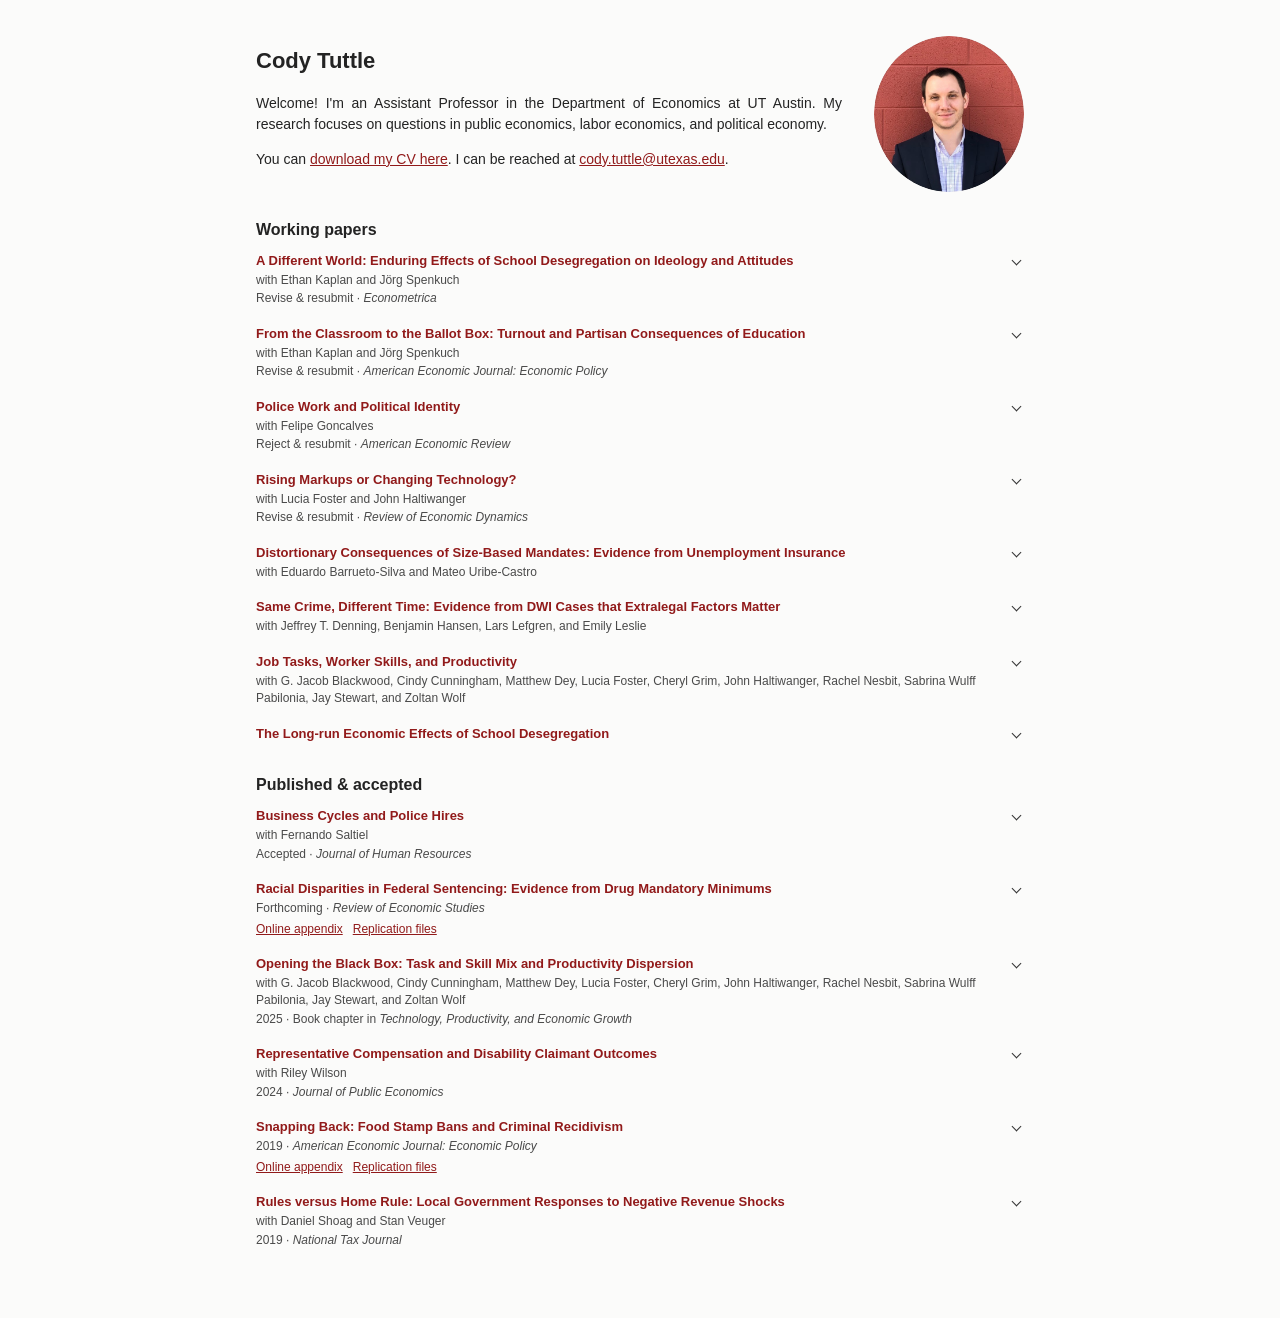
==== commit 3418c2e4: "Add files via upload" ====
--- a/index.html
+++ b/index.html
@@ -8,7 +8,7 @@
     <title>Cody Tuttle</title>
     <link rel="icon" type="image/svg+xml" href="data:image/svg+xml,%3Csvg xmlns='http://www.w3.org/2000/svg' viewBox='0 0 64 64'%3E%3Crect width='64' height='64' rx='8' fill='%23bf5700'/%3E%3Cpath d='M43 20c-3-3-6-4-11-4-9 0-15 6-15 16s6 16 15 16c5 0 9-1 12-5l-4-5c-2 2-4 3-7 3-5 0-8-3-8-9s3-9 8-9c3 0 5 1 7 3z' fill='white'/%3E%3C/svg%3E">
     <link rel="stylesheet" href="assets/styles.css?v=20260916-mobile-center">
-    <link rel="stylesheet" href="assets/one-page.css?v=20260916-width-800">
+    <link rel="stylesheet" href="assets/one-page.css?v=20260916-compact-intro-gap">
     <script src="assets/site.js" defer></script>
   </head>
   <body class="first-one-page">
@@ -24,7 +24,7 @@
 
         <div class="one-page-bio">
           <p>Welcome! I'm an Assistant Professor in the Department of Economics at UT Austin. My research focuses on questions in public economics, labor economics, and political economy.</p>
-          <p>You can <a href="https://www.google.com/url?q=https%3A%2F%2Fcodytuttle.github.io%2Ftuttle_cv.pdf&amp;sa=D&amp;sntz=1&amp;usg=AOvVaw0rOCvD282M_olU8WoGLNsb">download my CV here</a>. I can be reached at <a href="mailto:cody.tuttle@utexas.edu">cody.tuttle@utexas.edu</a>.</p>
+          <p>You can <a href="https://codytuttle.github.io/tuttle_cv.pdf">download my CV here</a>. I can be reached at <a href="mailto:cody.tuttle@utexas.edu">cody.tuttle@utexas.edu</a>.</p>
         </div>
       </section>
 
--- a/assets/one-page.css
+++ b/assets/one-page.css
@@ -22,7 +22,7 @@
 }
 
 .first-one-page .one-page-intro {
-  padding-bottom: 34px;
+  padding-bottom: 22px;
 }
 
 .one-page-intro h1 {
@@ -107,6 +107,6 @@
   }
 
   .first-one-page .one-page-intro {
-    padding-bottom: 28px;
+    padding-bottom: 20px;
   }
 }
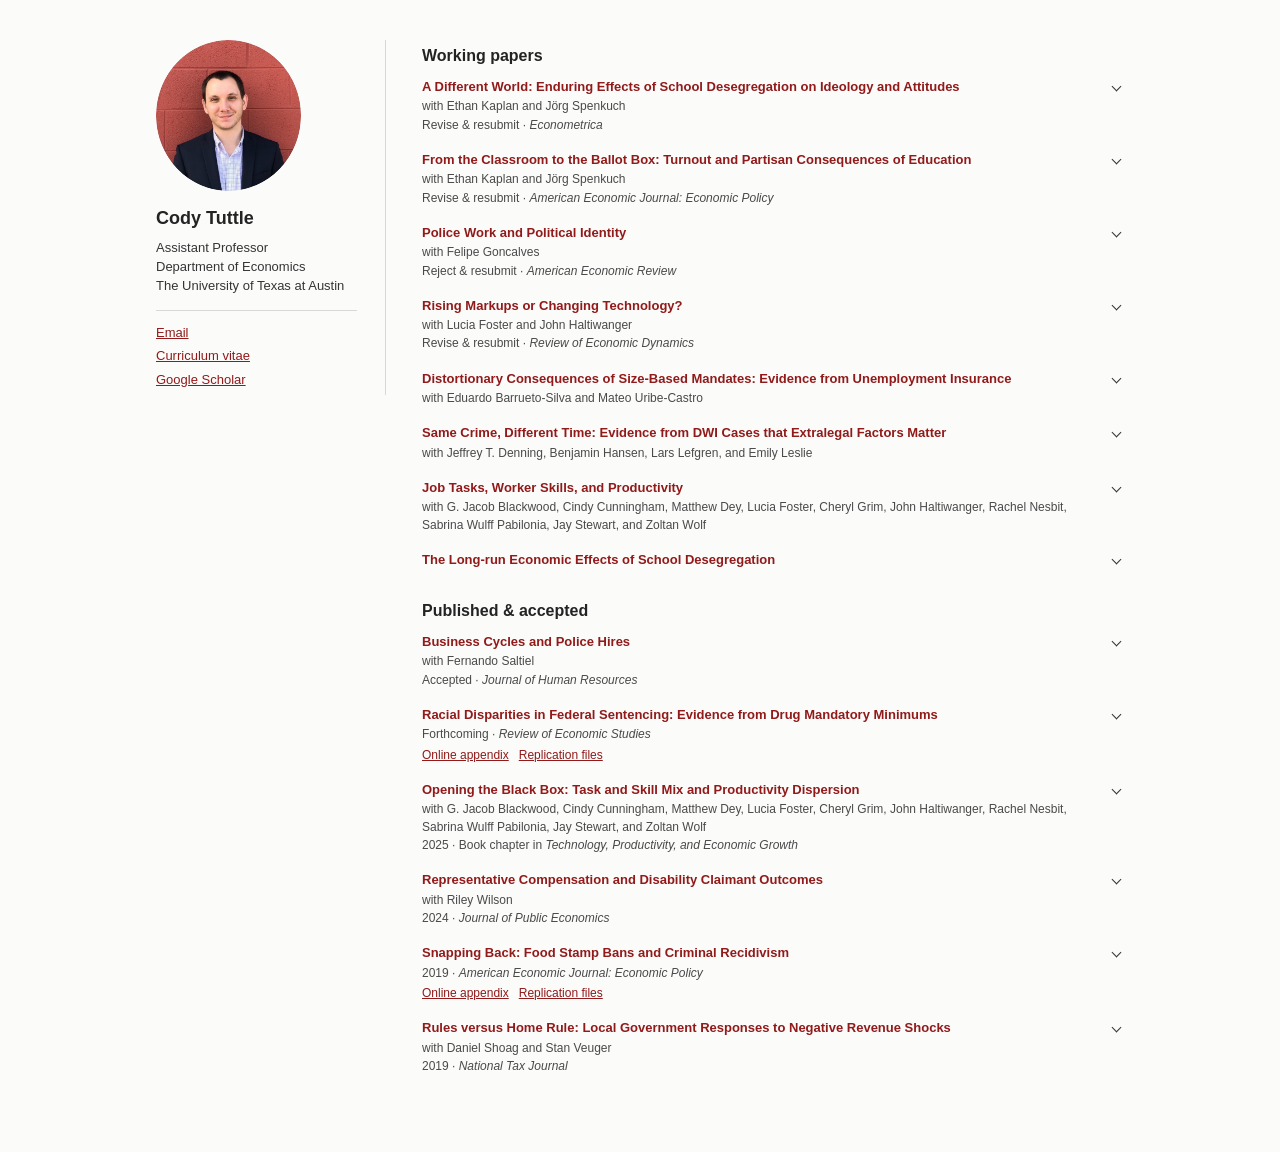
==== commit ce0e29e1: "Add files via upload" ====
--- a/index.html
+++ b/index.html
@@ -8,27 +8,33 @@
     <title>Cody Tuttle</title>
     <link rel="icon" type="image/svg+xml" href="data:image/svg+xml,%3Csvg xmlns='http://www.w3.org/2000/svg' viewBox='0 0 64 64'%3E%3Crect width='64' height='64' rx='8' fill='%23bf5700'/%3E%3Cpath d='M43 20c-3-3-6-4-11-4-9 0-15 6-15 16s6 16 15 16c5 0 9-1 12-5l-4-5c-2 2-4 3-7 3-5 0-8-3-8-9s3-9 8-9c3 0 5 1 7 3z' fill='white'/%3E%3C/svg%3E">
     <link rel="stylesheet" href="assets/styles.css?v=20260916-mobile-center">
-    <link rel="stylesheet" href="assets/one-page.css?v=20260916-compact-intro-gap">
+    <link rel="stylesheet" href="assets/one-page.css?v=20260916-mobile-photo-xl">
+    <link rel="stylesheet" href="assets/one-page-academic.css?v=20260916-no-intro">
     <script src="assets/site.js" defer></script>
   </head>
-  <body class="first-one-page">
+  <body class="academic-sidebar-version">
     <a class="skip-link" href="#main">Skip to content</a>
 
-    <main id="main" class="one-page-main">
-      <section class="one-page-intro" id="about" aria-labelledby="about-title">
-        <h1 id="about-title">Cody Tuttle</h1>
-
-        <figure class="one-page-portrait">
-          <img src="assets/cody-tuttle.jpg" width="520" height="540" alt="Portrait of Cody Tuttle">
-        </figure>
-
-        <div class="one-page-bio">
-          <p>Welcome! I'm an Assistant Professor in the Department of Economics at UT Austin. My research focuses on questions in public economics, labor economics, and political economy.</p>
-          <p>You can <a href="https://codytuttle.github.io/tuttle_cv.pdf">download my CV here</a>. I can be reached at <a href="mailto:cody.tuttle@utexas.edu">cody.tuttle@utexas.edu</a>.</p>
-        </div>
-      </section>
-
-      <div class="one-page-research" id="research">
+    <main id="main" class="one-page-main academic-page">
+      <div class="academic-layout">
+        <aside class="academic-sidebar" aria-labelledby="profile-title">
+          <figure class="academic-portrait">
+            <img src="assets/cody-tuttle.jpg" width="520" height="540" alt="Portrait of Cody Tuttle">
+          </figure>
+
+          <h1 id="profile-title">Cody Tuttle</h1>
+
+          <p class="academic-role">Assistant Professor<br>Department of Economics<br>The University of Texas at Austin</p>
+
+          <ul class="academic-links">
+            <li><a href="mailto:cody.tuttle@utexas.edu">Email</a></li>
+            <li><a href="https://www.google.com/url?q=https%3A%2F%2Fcodytuttle.github.io%2Ftuttle_cv.pdf&amp;sa=D&amp;sntz=1&amp;usg=AOvVaw0rOCvD282M_olU8WoGLNsb">Curriculum vitae</a></li>
+            <li><a href="https://scholar.google.com/citations?user=ZEFuEDgAAAAJ&amp;hl=en">Google Scholar</a></li>
+          </ul>
+        </aside>
+
+        <div class="academic-content">
+          <div class="one-page-research" id="research">
       <section class="paper-section" aria-labelledby="working-papers">
         <div class="section-heading">
           <h2 id="working-papers">Working papers</h2>
@@ -258,7 +264,9 @@
             <p>Local governments rely heavily on sales tax revenue. We use national bankruptcies of big-box retail chains to study sudden plausibly exogenous decreases in this type of revenue. Treated localities respond by reducing spending on law enforcement and administrative services. We further study how cities with different degrees of autonomy vary in their response. Cities in home rule states, which have greater autonomy, react more swiftly by raising other types of revenue. A regression discontinuity analysis of cities in Illinois, where home rule status is triggered by crossing a population threshold, shows that this effect of local autonomy is causal: home rule leads to smaller revenue drops and stronger bond ratings.</p>
           </div>
         </article>
-      </section>
+          </section>
+          </div>
+        </div>
       </div>
     </main>
   </body>
--- a/assets/one-page-academic.css
+++ b/assets/one-page-academic.css
@@ -0,0 +1,106 @@
+.academic-page {
+  max-width: 1000px;
+  padding-top: 40px;
+  padding-bottom: 48px;
+}
+
+.academic-layout {
+  display: grid;
+  grid-template-columns: 230px minmax(0, 1fr);
+  gap: 36px;
+  align-items: start;
+}
+
+.academic-sidebar {
+  padding-right: 28px;
+  border-right: 1px solid #d8d8d4;
+  color: #353535;
+  font-size: 13px;
+  line-height: 1.45;
+  text-align: left;
+}
+
+.academic-sidebar h1 {
+  margin-bottom: 10px;
+  color: #232323;
+  font-size: 18px;
+  font-weight: 700;
+  line-height: 1.25;
+}
+
+.academic-portrait {
+  width: 145px;
+  margin: 0 0 16px;
+}
+
+.academic-portrait img {
+  display: block;
+  width: 100%;
+  height: auto;
+  border-radius: 50%;
+}
+
+.academic-role {
+  margin-bottom: 14px;
+  white-space: nowrap;
+}
+
+.academic-links {
+  padding: 13px 0 0;
+  margin: 0;
+  border-top: 1px solid #d8d8d4;
+  list-style: none;
+}
+
+.academic-links li {
+  margin-bottom: 5px;
+}
+
+.academic-links a {
+  white-space: nowrap;
+}
+
+.academic-content {
+  min-width: 0;
+}
+
+@media (max-width: 760px) {
+  .academic-page {
+    padding-top: 28px;
+  }
+
+  .academic-layout {
+    display: block;
+  }
+
+  .academic-sidebar {
+    max-width: 440px;
+    padding: 0 0 28px;
+    margin: 0 auto 30px;
+    border-right: 0;
+    border-bottom: 1px solid #d8d8d4;
+    text-align: center;
+  }
+
+  .academic-sidebar h1 {
+    margin-bottom: 10px;
+    font-size: 22px;
+  }
+
+  .academic-portrait {
+    width: 210px;
+    margin: 0 auto 20px;
+  }
+
+  .academic-links {
+    display: flex;
+    justify-content: center;
+    gap: 16px;
+    padding-top: 0;
+    border-top: 0;
+  }
+
+  .academic-links li {
+    margin-bottom: 0;
+  }
+}
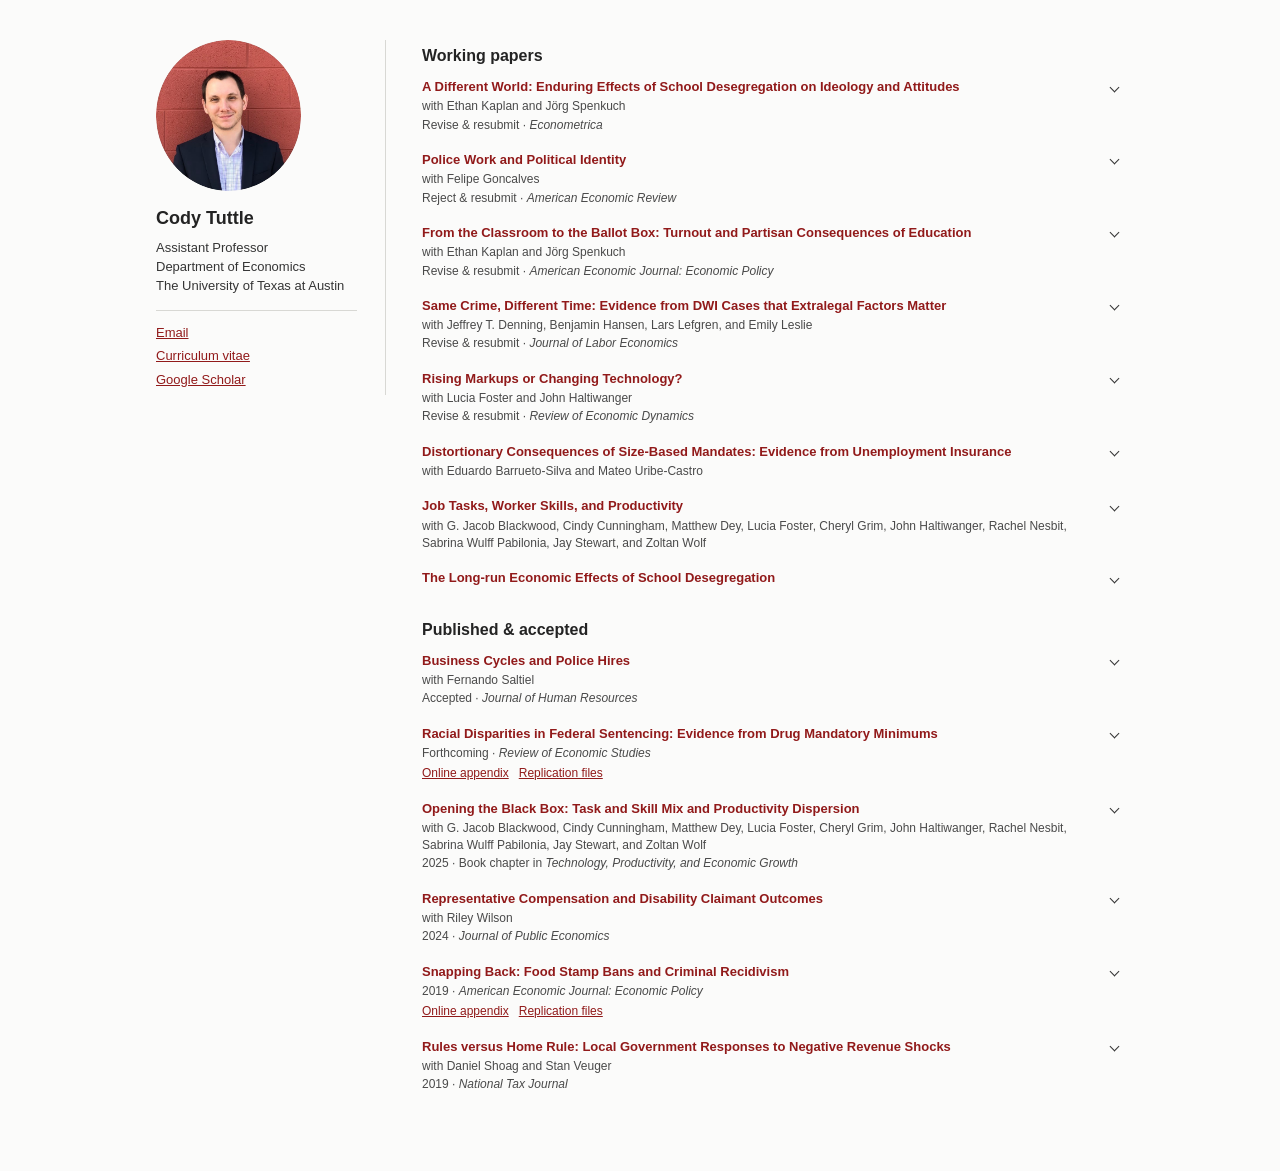
==== commit 8553542a: "Add files via upload" ====
--- a/index.html
+++ b/index.html
@@ -3,16 +3,43 @@
   <head>
     <meta charset="utf-8">
     <meta name="viewport" content="width=device-width, initial-scale=1">
-    <meta name="description" content="Cody Tuttle is an assistant professor of economics at The University of Texas at Austin.">
+    <meta name="description" content="Cody Tuttle is an Assistant Professor in the Department of Economics at The University of Texas at Austin.">
     <meta name="theme-color" content="#ffffff">
+    <meta property="og:type" content="profile">
+    <meta property="og:title" content="Cody Tuttle">
+    <meta property="og:description" content="Assistant Professor in the Department of Economics at The University of Texas at Austin.">
+    <meta property="og:url" content="https://codytuttle.github.io/">
+    <meta property="og:image" content="https://codytuttle.github.io/assets/cody-tuttle.jpg">
+    <meta property="og:image:alt" content="Portrait of Cody Tuttle">
+    <meta name="twitter:card" content="summary">
+    <meta name="twitter:title" content="Cody Tuttle">
+    <meta name="twitter:description" content="Assistant Professor in the Department of Economics at The University of Texas at Austin.">
+    <meta name="twitter:image" content="https://codytuttle.github.io/assets/cody-tuttle.jpg">
     <title>Cody Tuttle</title>
+    <link rel="canonical" href="https://codytuttle.github.io/">
     <link rel="icon" type="image/svg+xml" href="data:image/svg+xml,%3Csvg xmlns='http://www.w3.org/2000/svg' viewBox='0 0 64 64'%3E%3Crect width='64' height='64' rx='8' fill='%23bf5700'/%3E%3Cpath d='M43 20c-3-3-6-4-11-4-9 0-15 6-15 16s6 16 15 16c5 0 9-1 12-5l-4-5c-2 2-4 3-7 3-5 0-8-3-8-9s3-9 8-9c3 0 5 1 7 3z' fill='white'/%3E%3C/svg%3E">
-    <link rel="stylesheet" href="assets/styles.css?v=20260916-mobile-center">
-    <link rel="stylesheet" href="assets/one-page.css?v=20260916-mobile-photo-xl">
-    <link rel="stylesheet" href="assets/one-page-academic.css?v=20260916-no-intro">
-    <script src="assets/site.js" defer></script>
+    <link rel="stylesheet" href="assets/site.css">
+    <script type="application/ld+json">
+      {
+        "@context": "https://schema.org",
+        "@type": "Person",
+        "name": "Cody Tuttle",
+        "url": "https://codytuttle.github.io/",
+        "image": "https://codytuttle.github.io/assets/cody-tuttle.jpg",
+        "jobTitle": "Assistant Professor",
+        "email": "mailto:cody.tuttle@utexas.edu",
+        "affiliation": {
+          "@type": "CollegeOrUniversity",
+          "name": "The University of Texas at Austin",
+          "url": "https://www.utexas.edu/"
+        },
+        "sameAs": [
+          "https://scholar.google.com/citations?user=ZEFuEDgAAAAJ&hl=en"
+        ]
+      }
+    </script>
   </head>
-  <body class="academic-sidebar-version">
+  <body>
     <a class="skip-link" href="#main">Skip to content</a>
 
     <main id="main" class="one-page-main academic-page">
@@ -28,243 +55,286 @@
 
           <ul class="academic-links">
             <li><a href="mailto:cody.tuttle@utexas.edu">Email</a></li>
-            <li><a href="https://www.google.com/url?q=https%3A%2F%2Fcodytuttle.github.io%2Ftuttle_cv.pdf&amp;sa=D&amp;sntz=1&amp;usg=AOvVaw0rOCvD282M_olU8WoGLNsb">Curriculum vitae</a></li>
+            <li><a href="https://codytuttle.github.io/tuttle_cv.pdf">Curriculum vitae</a></li>
             <li><a href="https://scholar.google.com/citations?user=ZEFuEDgAAAAJ&amp;hl=en">Google Scholar</a></li>
           </ul>
         </aside>
 
         <div class="academic-content">
           <div class="one-page-research" id="research">
-      <section class="paper-section" aria-labelledby="working-papers">
-        <div class="section-heading">
-          <h2 id="working-papers">Working papers</h2>
-        </div>
-
-        <article class="paper">
-          <div class="paper-row">
-            <div class="paper-copy">
-              <h3><a href="https://codytuttle.github.io/busing_partisanship.pdf">A Different World: Enduring Effects of School Desegregation on Ideology and Attitudes</a></h3>
-              <p class="paper-meta">with Ethan Kaplan and Jörg Spenkuch</p>
-              <p class="paper-status">Revise &amp; resubmit · <cite>Econometrica</cite></p>
-            </div>
-            <button class="abstract-toggle" type="button" aria-expanded="false" aria-controls="abstract-different-world">
-              <span>Abstract</span><span class="toggle-mark" aria-hidden="true"></span>
-            </button>
-          </div>
-          <div class="abstract" id="abstract-different-world" hidden>
-            <p>In 1975, a federal court ordered the desegregation of public schools in Jefferson County, Kentucky. To approximately equalize the share of minorities across schools, students were assigned to a busing schedule that depended on the first letter of their last name. We use the resulting quasi-random variation to estimate the long-run impact of attending an inner-city school on political participation and preferences among whites. Drawing on administrative voter registration records and an original survey, we find that being bused to an inner-city school significantly increases support for the Democratic Party and its candidates more than forty years later. Consistent with the idea that exposure to an inner-city environment causes a permanent change in ideological outlook, we also find evidence that bused individuals are much less likely to believe in a “just world” and, more tentatively, that they become more supportive of some forms of redistribution. Taken together, our findings point to a poverty-centered version of the contact hypothesis, whereby witnessing economic deprivation durably sensitizes individuals to issues of inequality and fairness.</p>
-          </div>
-        </article>
-
-        <article class="paper">
-          <div class="paper-row">
-            <div class="paper-copy">
-              <h3><a href="https://codytuttle.github.io/education_voting.pdf">From the Classroom to the Ballot Box: Turnout and Partisan Consequences of Education</a></h3>
-              <p class="paper-meta">with Ethan Kaplan and Jörg Spenkuch</p>
-              <p class="paper-status">Revise &amp; resubmit · <cite>American Economic Journal: Economic Policy</cite></p>
-            </div>
-            <button class="abstract-toggle" type="button" aria-expanded="false" aria-controls="abstract-classroom-ballot">
-              <span>Abstract</span><span class="toggle-mark" aria-hidden="true"></span>
-            </button>
-          </div>
-          <div class="abstract" id="abstract-classroom-ballot" hidden>
-            <p>We estimate the impact of education on voter turnout and partisanship using a regression discontinuity design based on school-entry cutoffs and exact date of birth. Drawing on nationwide administrative voter registration data, we find that individuals who were slotted to enter school one year earlier are more likely to vote and more likely to register as independents. These reduced-form effects may be driven by changes in educational attainment or by differences in the quality of individuals’ educational experiences. We leverage age-related heterogeneity in effect sizes to isolate the role of educational attainment. Our results imply that an additional year of schooling increases turnout by about 3 percentage points.</p>
-          </div>
-        </article>
-
-        <article class="paper">
-          <div class="paper-row">
-            <div class="paper-copy">
-              <h3><a href="https://codytuttle.github.io/policework_draft.pdf">Police Work and Political Identity</a></h3>
-              <p class="paper-meta">with Felipe Goncalves</p>
-              <p class="paper-status">Reject &amp; resubmit · <cite>American Economic Review</cite></p>
-            </div>
-            <button class="abstract-toggle" type="button" aria-expanded="false" aria-controls="abstract-police-work">
-              <span>Abstract</span><span class="toggle-mark" aria-hidden="true"></span>
-            </button>
-          </div>
-          <div class="abstract" id="abstract-police-work" hidden>
-            <p>The preferences of bureaucrats are a central determinant of how governments operate, yet little is known about how these preferences are formed and the relative importance of selection versus the treatment effect of government work. This paper studies these questions in the context of policing and asks how working as a police officer impacts political preferences. We link civil service exam records to data on voting and campaign contributions to test whether becoming a police officer affects political identity. Using difference-in-differences and regression discontinuity designs, we find that joining a police force increases Republican party affiliation, contributions to Republican campaigns, and voter turnout. The treatment effect of work can explain around 40% of the difference in party affiliation between police and the general population. We then show that political affiliation relates to on-the-job behavior: Republican officers make more arrests and use more force than comparable non-Republican officers. Finally, we revisit a canonical model of bureaucratic motivation and show that a treatment effect of work on preferences can alter the government’s optimal choice of selection into the profession. Our findings show how the experience of government work is central to bureaucratic preferences, and they highlight the constraints on worker selection and recruitment as tools to dictate the composition of the government workforce.</p>
-          </div>
-        </article>
-
-        <article class="paper">
-          <div class="paper-row">
-            <div class="paper-copy">
-              <h3><a href="https://codytuttle.github.io/markups_fht.pdf">Rising Markups or Changing Technology?</a></h3>
-              <p class="paper-meta">with Lucia Foster and John Haltiwanger</p>
-              <p class="paper-status">Revise &amp; resubmit · <cite>Review of Economic Dynamics</cite></p>
-            </div>
-            <button class="abstract-toggle" type="button" aria-expanded="false" aria-controls="abstract-markups">
-              <span>Abstract</span><span class="toggle-mark" aria-hidden="true"></span>
-            </button>
-          </div>
-          <div class="abstract" id="abstract-markups" hidden>
-            <p>Recent evidence suggests the U.S. business environment is changing, with rising market concentration and markups. The most prominent and extensive evidence backs out firm-level markups from the first-order conditions for variable factors. The markup is identified as the ratio of the variable factor’s output elasticity to its cost share of revenue. Our analysis starts from this indirect approach, but we exploit a long panel of manufacturing establishments to permit output elasticities to vary to a much greater extent—relative to the existing literature—across establishments within the same industry over time. With our more detailed estimates of output elasticities, the measured increase in markups is substantially dampened, if not eliminated, for U.S. manufacturing. As supporting evidence, we relate differences in the markups’ patterns to observable changes in technology, and we find patterns in support of changing technology as the driver of those differences.</p>
-          </div>
-        </article>
-
-        <article class="paper">
-          <div class="paper-row">
-            <div class="paper-copy">
-              <h3><a href="https://codytuttle.github.io/ui_size_distortions.pdf">Distortionary Consequences of Size-Based Mandates: Evidence from Unemployment Insurance</a></h3>
-              <p class="paper-meta">with Eduardo Barrueto-Silva and Mateo Uribe-Castro</p>
-            </div>
-            <button class="abstract-toggle" type="button" aria-expanded="false" aria-controls="abstract-ui-mandates">
-              <span>Abstract</span><span class="toggle-mark" aria-hidden="true"></span>
-            </button>
-          </div>
-          <div class="abstract" id="abstract-ui-mandates" hidden>
-            <p>We study firm responses to a major expansion of the U.S. Unemployment Insurance system. In 1954, federal law mandated that states extend UI coverage to all firms with four or more employees, a policy change that was binding for some states but not others. Using a difference-in-differences design, we find a sharp and persistent decrease in the number of employers with 4–7 employees in newly-covered states immediately following the law’s implementation. Simultaneously, the number of employers with 0–3 employees increases. This response suggests that firms actively reduced employment to avoid coverage. Our findings imply that, under partial coverage, firms cannot fully shift the costs associated with coverage to workers. Size-based mandates can therefore create substantial and long-lasting distortions in the size distribution of firms.</p>
-          </div>
-        </article>
-
-        <article class="paper">
-          <div class="paper-row">
-            <div class="paper-copy">
-              <h3><a href="https://codytuttle.github.io/dwi_disparities.pdf">Same Crime, Different Time: Evidence from DWI Cases that Extralegal Factors Matter</a></h3>
-              <p class="paper-meta">with Jeffrey T. Denning, Benjamin Hansen, Lars Lefgren, and Emily Leslie</p>
-            </div>
-            <button class="abstract-toggle" type="button" aria-expanded="false" aria-controls="abstract-dwi">
-              <span>Abstract</span><span class="toggle-mark" aria-hidden="true"></span>
-            </button>
-          </div>
-          <div class="abstract" id="abstract-dwi" hidden>
-            <p>We document disparities in criminal case outcomes that are driven by extralegal factors as opposed to differences in underlying criminal conduct. We focus on Driving While Intoxicated cases, where breath alcohol content is a central piece of evidence. Using administrative data from Harris County, Texas, we condition on breath alcohol content and restrict the sample to first-time offenders above the legal limit without aggravating circumstances, thus holding fixed the legally-relevant facts of the case. Nevertheless, we find large gaps in case dismissal and incarceration along four dimensions: race and ethnicity, gender, attorney type, and neighborhood income. Each dimension matters conditional on the others, and the gaps accumulate. These gaps are too large to be plausibly explained by unobserved differences in driving behavior. They likely reflect both pre-existing disadvantage that shapes defendants’ choices post-arrest and differential treatment by judges and prosecutors. Gaps are largest in the most lenient courtrooms, where the benefits of leniency accrue disproportionately to advantaged defendants.</p>
-          </div>
-        </article>
-
-        <article class="paper">
-          <div class="paper-row">
-            <div class="paper-copy">
-              <h3><a href="https://www2.census.gov/library/working-papers/2025/adrm/ces/CES-WP-25-63.pdf">Job Tasks, Worker Skills, and Productivity</a></h3>
-              <p class="paper-meta">with G. Jacob Blackwood, Cindy Cunningham, Matthew Dey, Lucia Foster, Cheryl Grim, John Haltiwanger, Rachel Nesbit, Sabrina Wulff Pabilonia, Jay Stewart, and Zoltan Wolf</p>
-            </div>
-            <button class="abstract-toggle" type="button" aria-expanded="false" aria-controls="abstract-job-tasks">
-              <span>Abstract</span><span class="toggle-mark" aria-hidden="true"></span>
-            </button>
-          </div>
-          <div class="abstract" id="abstract-job-tasks" hidden>
-            <p>We present new empirical evidence suggesting that we can better understand productivity dispersion across businesses by accounting for differences in how tasks, skills, and occupations are organized. This aligns with growing attention to the task content of production. We link establishment-level data from the Bureau of Labor Statistics Occupational Employment and Wage Statistics survey with productivity data from the Census Bureau’s manufacturing surveys. Our analysis reveals strong relationships between establishment productivity and task, skill, and occupation inputs. These relationships are highly nonlinear and vary by industry. When we account for these patterns, we can explain a substantial share of productivity dispersion across establishments.</p>
-          </div>
-        </article>
-
-        <article class="paper">
-          <div class="paper-row">
-            <div class="paper-copy">
-              <h3><a href="https://codytuttle.github.io/tuttle_busing.pdf">The Long-run Economic Effects of School Desegregation</a></h3>
-            </div>
-            <button class="abstract-toggle" type="button" aria-expanded="false" aria-controls="abstract-long-run">
-              <span>Abstract</span><span class="toggle-mark" aria-hidden="true"></span>
-            </button>
-          </div>
-          <div class="abstract" id="abstract-long-run" hidden>
-            <p>I estimate the effect of school desegregation on long-run economic outcomes by studying a natural experiment in Jefferson County, Kentucky. In 1975, the district, under a court order, developed a unique busing assignment plan to merge the majority-white County district and the majority-black City district. Under this plan, students were assigned to be bused to new schools, versus stay at their home school and have new students bused in, based on their race and the first initial of their last name. Using this plausibly conditional random assignment and confidential data from the U.S. Census Bureau, I find black students assigned busing to former County schools live in better neighborhoods at adulthood than black students assigned to remain in former City schools. This effect is strongest for students bused in earlier grades and is increasing in the total number of years a student is assigned busing. Busing assignment has small to zero effect on white students. I explore the implications of white disenrollment from the district using a novel dataset of archival yearbook records. I find the effect for white students remains small even after preliminary accounting for disenrollment. These results suggest that school desegregation in this setting had positive long-run effects for black students by giving them access to better schools.</p>
-          </div>
-        </article>
-      </section>
-
-      <section class="paper-section" aria-labelledby="published-work">
-        <div class="section-heading">
-          <h2 id="published-work">Published &amp; accepted</h2>
-        </div>
-
-        <article class="paper">
-          <div class="paper-row">
-            <div class="paper-copy">
-              <h3><a href="https://codytuttle.github.io/police_business_cycles.pdf">Business Cycles and Police Hires</a></h3>
-              <p class="paper-meta">with Fernando Saltiel</p>
-              <p class="paper-status">Accepted · <cite>Journal of Human Resources</cite></p>
-            </div>
-            <button class="abstract-toggle" type="button" aria-expanded="false" aria-controls="abstract-police-hires">
-              <span>Abstract</span><span class="toggle-mark" aria-hidden="true"></span>
-            </button>
-          </div>
-          <div class="abstract" id="abstract-police-hires" hidden>
-            <p>We show that the quality of police hires varies over the business cycle. Officers hired when the unemployment rate is high have fewer complaints, disciplines, and are less likely to be fired than officers hired when the unemployment rate is low. Effects are larger for younger workers who have weaker outside options in recessions. We find that the size and quality of the applicant pool increases in high unemployment years—more people take entry exams and a smaller fraction fail the exam. Our findings shed light on how outside options affect police hires and speak to policy questions about police recruitment.</p>
-          </div>
-        </article>
-
-        <article class="paper">
-          <div class="paper-row">
-            <div class="paper-copy">
-              <h3><a href="https://codytuttle.github.io/tuttle_mandatory_minimums.pdf">Racial Disparities in Federal Sentencing: Evidence from Drug Mandatory Minimums</a></h3>
-              <p class="paper-status">Forthcoming · <cite>Review of Economic Studies</cite></p>
-              <p class="paper-links"><a href="https://codytuttle.github.io/tuttle_mandatory_minimums_online_appendix.pdf">Online appendix</a><a href="https://doi.org/10.5281/zenodo.18343807">Replication files</a></p>
-            </div>
-            <button class="abstract-toggle" type="button" aria-expanded="false" aria-controls="abstract-sentencing">
-              <span>Abstract</span><span class="toggle-mark" aria-hidden="true"></span>
-            </button>
-          </div>
-          <div class="abstract" id="abstract-sentencing" hidden>
-            <p>I study racial disparities in the criminal justice system by analyzing abnormal bunching in the distribution of crack-cocaine amounts used in federal sentencing. I compare cases sentenced before and after the Fair Sentencing Act, a 2010 law that changed the 10-year mandatory minimum threshold for crack-cocaine from 50g to 280g. First, I find that after 2010, there is a sharp increase in the fraction of cases sentenced at 280g, and that this increase is disproportionately large for black and Hispanic offenders. I then explore several possible explanations for the observed racial disparities, including racial discrimination that occurs after entry into the criminal justice system. I analyze data from multiple stages in the criminal justice system and find that the increased bunching for minority offenders is driven by prosecutorial discretion, specifically as used by about 20–30% of prosecutors. Moreover, the fraction of cases at 280g falls in 2013 when evidentiary standards become stricter. Finally, the racial disparity in the increase cannot be explained by differences in education, sex, age, criminal history, seized drug amount, or other elements of the crime, but it can be largely explained by a measure of state-level racial animus. These results shed light on the role of prosecutorial discretion and racial discrimination as causes of racial disparities in sentencing.</p>
-          </div>
-        </article>
-
-        <article class="paper">
-          <div class="paper-row">
-            <div class="paper-copy">
-              <h3><a href="https://codytuttle.github.io/task_skill_mix_productivity.pdf">Opening the Black Box: Task and Skill Mix and Productivity Dispersion</a></h3>
-              <p class="paper-meta">with G. Jacob Blackwood, Cindy Cunningham, Matthew Dey, Lucia Foster, Cheryl Grim, John Haltiwanger, Rachel Nesbit, Sabrina Wulff Pabilonia, Jay Stewart, and Zoltan Wolf</p>
-              <p class="paper-status">2025 · Book chapter in <cite>Technology, Productivity, and Economic Growth</cite></p>
-            </div>
-            <button class="abstract-toggle" type="button" aria-expanded="false" aria-controls="abstract-black-box">
-              <span>Abstract</span><span class="toggle-mark" aria-hidden="true"></span>
-            </button>
-          </div>
-          <div class="abstract" id="abstract-black-box" hidden>
-            <p>An important gap in most empirical studies of establishment-level productivity is the limited information about workers’ characteristics and their tasks. Skill-adjusted labor input measures have been shown to be important for aggregate productivity measurement. Moreover, the theoretical literature on differences in production technologies across businesses increasingly emphasizes the task content of production. Our ultimate objective is to open this black box of tasks and skills at the establishment level by combining establishment-level data on occupations from the Bureau of Labor Statistics with a restricted-access establishment-level productivity dataset created by the BLS-Census Bureau Collaborative Micro-productivity Project. We take a first step toward this objective by exploring the conceptual, specification, and measurement issues to be confronted. We provide suggestive empirical analysis of the relationship between within-industry dispersion in productivity and tasks and skills. We find that within-industry productivity dispersion is strongly positively related to within-industry task and skill dispersion.</p>
-          </div>
-        </article>
-
-        <article class="paper">
-          <div class="paper-row">
-            <div class="paper-copy">
-              <h3><a href="https://codytuttle.github.io/rep_compensation_ssdi.pdf">Representative Compensation and Disability Claimant Outcomes</a></h3>
-              <p class="paper-meta">with Riley Wilson</p>
-              <p class="paper-status">2024 · <cite>Journal of Public Economics</cite></p>
-            </div>
-            <button class="abstract-toggle" type="button" aria-expanded="false" aria-controls="abstract-representative-compensation">
-              <span>Abstract</span><span class="toggle-mark" aria-hidden="true"></span>
-            </button>
-          </div>
-          <div class="abstract" id="abstract-representative-compensation" hidden>
-            <p>Many claimants of Social Security Disability Insurance retain legal representation to help with the approval process. The Social Security Administration imposes strict rules on representative compensation. Representatives are only paid if claimants are awarded disability, and they are paid the lesser of 25 percent of the claimant’s past due benefits or a pre-specified maximum fee. Because past due benefits are a function of the number of months claimants wait to be awarded, representatives face incentives to delay case resolution until past due benefits push the representative fees past the fee ceiling. We use difference-in-differences to evaluate how these incentives impact SSDI claimant wait times. After the fee ceiling increased in 2002, average wait times increased by 0.85 months among claimants for whom the fee threshold is more binding, implying a 2.6–5.6 month increase for claimants with representatives. This indicates that the structure of representative compensation does matter for case outcomes, and highlights the importance of interactions with auxiliary agents so common in modern social programs.</p>
-          </div>
-        </article>
-
-        <article class="paper">
-          <div class="paper-row">
-            <div class="paper-copy">
-              <h3><a href="https://codytuttle.github.io/tuttle_snap_recidivism.pdf">Snapping Back: Food Stamp Bans and Criminal Recidivism</a></h3>
-              <p class="paper-status">2019 · <cite>American Economic Journal: Economic Policy</cite></p>
-              <p class="paper-links"><a href="https://codytuttle.github.io/snap_recidivism_online_appendix.pdf">Online appendix</a><a href="https://www.openicpsr.org/openicpsr/project/114721/version/V1/view">Replication files</a></p>
-            </div>
-            <button class="abstract-toggle" type="button" aria-expanded="false" aria-controls="abstract-snapping-back">
-              <span>Abstract</span><span class="toggle-mark" aria-hidden="true"></span>
-            </button>
-          </div>
-          <div class="abstract" id="abstract-snapping-back" hidden>
-            <p>I estimate the effect of access to Food Stamps on criminal recidivism. In 1996, a federal welfare reform imposed a lifetime ban from Food Stamps on convicted drug felons. Florida modified this ban, restricting it to drug traffickers who commit their offense on or after August 23, 1996. I exploit this sharp cutoff in a regression discontinuity design and find that the ban increases recidivism among drug traffickers. The increase is driven by financially motivated crimes, suggesting that the cut in benefits causes ex-convicts to return to crime to make up for the lost transfer income.</p>
-          </div>
-        </article>
-
-        <article class="paper">
-          <div class="paper-row">
-            <div class="paper-copy">
-              <h3><a href="https://codytuttle.github.io/cityfinance_homerule.pdf">Rules versus Home Rule: Local Government Responses to Negative Revenue Shocks</a></h3>
-              <p class="paper-meta">with Daniel Shoag and Stan Veuger</p>
-              <p class="paper-status">2019 · <cite>National Tax Journal</cite></p>
-            </div>
-            <button class="abstract-toggle" type="button" aria-expanded="false" aria-controls="abstract-home-rule">
-              <span>Abstract</span><span class="toggle-mark" aria-hidden="true"></span>
-            </button>
-          </div>
-          <div class="abstract" id="abstract-home-rule" hidden>
-            <p>Local governments rely heavily on sales tax revenue. We use national bankruptcies of big-box retail chains to study sudden plausibly exogenous decreases in this type of revenue. Treated localities respond by reducing spending on law enforcement and administrative services. We further study how cities with different degrees of autonomy vary in their response. Cities in home rule states, which have greater autonomy, react more swiftly by raising other types of revenue. A regression discontinuity analysis of cities in Illinois, where home rule status is triggered by crossing a population threshold, shows that this effect of local autonomy is causal: home rule leads to smaller revenue drops and stronger bond ratings.</p>
-          </div>
-        </article>
-          </section>
+            <section class="paper-section" aria-labelledby="working-papers">
+              <div class="section-heading">
+                <h2 id="working-papers">Working papers</h2>
+              </div>
+
+              <article class="paper">
+                <div class="paper-row">
+                  <div class="paper-copy">
+                    <h3><a href="https://codytuttle.github.io/busing_partisanship.pdf">A Different World: Enduring Effects of School Desegregation on Ideology and Attitudes</a></h3>
+                    <p class="paper-meta">with Ethan Kaplan and Jörg Spenkuch</p>
+                    <p class="paper-status">Revise &amp; resubmit · <cite>Econometrica</cite></p>
+                  </div>
+                  <details class="abstract-details">
+                    <summary class="abstract-toggle">
+                      <span class="visually-hidden">Abstract</span>
+                      <span class="toggle-mark" aria-hidden="true"></span>
+                    </summary>
+                    <div class="abstract" id="abstract-different-world">
+                      <p>In 1975, a federal court ordered the desegregation of public schools in Jefferson County, Kentucky. To approximately equalize the share of minorities across schools, students were assigned to a busing schedule that depended on the first letter of their last name. We use the resulting quasi-random variation to estimate the long-run impact of attending an inner-city school on political participation and preferences among whites. Drawing on administrative voter registration records and an original survey, we find that being bused to an inner-city school significantly increases support for the Democratic Party and its candidates more than forty years later. Consistent with the idea that exposure to an inner-city environment causes a permanent change in ideological outlook, we also find evidence that bused individuals are much less likely to believe in a “just world” and, more tentatively, that they become more supportive of some forms of redistribution. Taken together, our findings point to a poverty-centered version of the contact hypothesis, whereby witnessing economic deprivation durably sensitizes individuals to issues of inequality and fairness.</p>
+                    </div>
+                  </details>
+                </div>
+              </article>
+
+              <article class="paper">
+                <div class="paper-row">
+                  <div class="paper-copy">
+                    <h3><a href="https://codytuttle.github.io/policework_draft.pdf">Police Work and Political Identity</a></h3>
+                    <p class="paper-meta">with Felipe Goncalves</p>
+                    <p class="paper-status">Reject &amp; resubmit · <cite>American Economic Review</cite></p>
+                  </div>
+                  <details class="abstract-details">
+                    <summary class="abstract-toggle">
+                      <span class="visually-hidden">Abstract</span>
+                      <span class="toggle-mark" aria-hidden="true"></span>
+                    </summary>
+                    <div class="abstract" id="abstract-police-work">
+                      <p>The preferences of bureaucrats are a central determinant of how governments operate, yet little is known about how these preferences are formed and the relative importance of selection versus the treatment effect of government work. This paper studies these questions in the context of policing and asks how working as a police officer impacts political preferences. We link civil service exam records to data on voting and campaign contributions to test whether becoming a police officer affects political identity. Using difference-in-differences and regression discontinuity designs, we find that joining a police force increases Republican party affiliation, contributions to Republican campaigns, and voter turnout. The treatment effect of work can explain around 40% of the difference in party affiliation between police and the general population. We then show that political affiliation relates to on-the-job behavior: Republican officers make more arrests and use more force than comparable non-Republican officers. Finally, we revisit a canonical model of bureaucratic motivation and show that a treatment effect of work on preferences can alter the government’s optimal choice of selection into the profession. Our findings show how the experience of government work is central to bureaucratic preferences, and they highlight the constraints on worker selection and recruitment as tools to dictate the composition of the government workforce.</p>
+                    </div>
+                  </details>
+                </div>
+              </article>
+
+              <article class="paper">
+                <div class="paper-row">
+                  <div class="paper-copy">
+                    <h3><a href="https://codytuttle.github.io/education_voting.pdf">From the Classroom to the Ballot Box: Turnout and Partisan Consequences of Education</a></h3>
+                    <p class="paper-meta">with Ethan Kaplan and Jörg Spenkuch</p>
+                    <p class="paper-status">Revise &amp; resubmit · <cite>American Economic Journal: Economic Policy</cite></p>
+                  </div>
+                  <details class="abstract-details">
+                    <summary class="abstract-toggle">
+                      <span class="visually-hidden">Abstract</span>
+                      <span class="toggle-mark" aria-hidden="true"></span>
+                    </summary>
+                    <div class="abstract" id="abstract-classroom-ballot">
+                      <p>We estimate the impact of education on voter turnout and partisanship using a regression discontinuity design based on school-entry cutoffs and exact date of birth. Drawing on nationwide administrative voter registration data, we find that individuals who were slotted to enter school one year earlier are more likely to vote and more likely to register as independents. These reduced-form effects may be driven by changes in educational attainment or by differences in the quality of individuals’ educational experiences. We leverage age-related heterogeneity in effect sizes to isolate the role of educational attainment. Our results imply that an additional year of schooling increases turnout by about 3 percentage points.</p>
+                    </div>
+                  </details>
+                </div>
+              </article>
+
+              <article class="paper">
+                <div class="paper-row">
+                  <div class="paper-copy">
+                    <h3><a href="https://codytuttle.github.io/dwi_disparities.pdf">Same Crime, Different Time: Evidence from DWI Cases that Extralegal Factors Matter</a></h3>
+                    <p class="paper-meta">with Jeffrey T. Denning, Benjamin Hansen, Lars Lefgren, and Emily Leslie</p>
+                    <p class="paper-status">Revise &amp; resubmit · <cite>Journal of Labor Economics</cite></p>
+                  </div>
+                  <details class="abstract-details">
+                    <summary class="abstract-toggle">
+                      <span class="visually-hidden">Abstract</span>
+                      <span class="toggle-mark" aria-hidden="true"></span>
+                    </summary>
+                    <div class="abstract" id="abstract-dwi">
+                      <p>We document disparities in criminal case outcomes that are driven by extralegal factors as opposed to differences in underlying criminal conduct. We focus on Driving While Intoxicated cases, where breath alcohol content is a central piece of evidence. Using administrative data from Harris County, Texas, we condition on breath alcohol content and restrict the sample to first-time offenders above the legal limit without aggravating circumstances, thus holding fixed the legally-relevant facts of the case. Nevertheless, we find large gaps in case dismissal and incarceration along four dimensions: race and ethnicity, gender, attorney type, and neighborhood income. Each dimension matters conditional on the others, and the gaps accumulate. These gaps are too large to be plausibly explained by unobserved differences in driving behavior. They likely reflect both pre-existing disadvantage that shapes defendants’ choices post-arrest and differential treatment by judges and prosecutors. Gaps are largest in the most lenient courtrooms, where the benefits of leniency accrue disproportionately to advantaged defendants.</p>
+                    </div>
+                  </details>
+                </div>
+              </article>
+
+              <article class="paper">
+                <div class="paper-row">
+                  <div class="paper-copy">
+                    <h3><a href="https://codytuttle.github.io/markups_fht.pdf">Rising Markups or Changing Technology?</a></h3>
+                    <p class="paper-meta">with Lucia Foster and John Haltiwanger</p>
+                    <p class="paper-status">Revise &amp; resubmit · <cite>Review of Economic Dynamics</cite></p>
+                  </div>
+                  <details class="abstract-details">
+                    <summary class="abstract-toggle">
+                      <span class="visually-hidden">Abstract</span>
+                      <span class="toggle-mark" aria-hidden="true"></span>
+                    </summary>
+                    <div class="abstract" id="abstract-markups">
+                      <p>Recent evidence suggests the U.S. business environment is changing, with rising market concentration and markups. The most prominent and extensive evidence backs out firm-level markups from the first-order conditions for variable factors. The markup is identified as the ratio of the variable factor’s output elasticity to its cost share of revenue. Our analysis starts from this indirect approach, but we exploit a long panel of manufacturing establishments to permit output elasticities to vary to a much greater extent—relative to the existing literature—across establishments within the same industry over time. With our more detailed estimates of output elasticities, the measured increase in markups is substantially dampened, if not eliminated, for U.S. manufacturing. As supporting evidence, we relate differences in the markups’ patterns to observable changes in technology, and we find patterns in support of changing technology as the driver of those differences.</p>
+                    </div>
+                  </details>
+                </div>
+              </article>
+
+              <article class="paper">
+                <div class="paper-row">
+                  <div class="paper-copy">
+                    <h3><a href="https://codytuttle.github.io/ui_size_distortions.pdf">Distortionary Consequences of Size-Based Mandates: Evidence from Unemployment Insurance</a></h3>
+                    <p class="paper-meta">with Eduardo Barrueto-Silva and Mateo Uribe-Castro</p>
+                  </div>
+                  <details class="abstract-details">
+                    <summary class="abstract-toggle">
+                      <span class="visually-hidden">Abstract</span>
+                      <span class="toggle-mark" aria-hidden="true"></span>
+                    </summary>
+                    <div class="abstract" id="abstract-ui-mandates">
+                      <p>We study firm responses to a major expansion of the U.S. Unemployment Insurance system. In 1954, federal law mandated that states extend UI coverage to all firms with four or more employees, a policy change that was binding for some states but not others. Using a difference-in-differences design, we find a sharp and persistent decrease in the number of employers with 4–7 employees in newly-covered states immediately following the law’s implementation. Simultaneously, the number of employers with 0–3 employees increases. This response suggests that firms actively reduced employment to avoid coverage. Our findings imply that, under partial coverage, firms cannot fully shift the costs associated with coverage to workers. Size-based mandates can therefore create substantial and long-lasting distortions in the size distribution of firms.</p>
+                    </div>
+                  </details>
+                </div>
+              </article>
+
+              <article class="paper">
+                <div class="paper-row">
+                  <div class="paper-copy">
+                    <h3><a href="https://www2.census.gov/library/working-papers/2025/adrm/ces/CES-WP-25-63.pdf">Job Tasks, Worker Skills, and Productivity</a></h3>
+                    <p class="paper-meta">with G. Jacob Blackwood, Cindy Cunningham, Matthew Dey, Lucia Foster, Cheryl Grim, John Haltiwanger, Rachel Nesbit, Sabrina Wulff Pabilonia, Jay Stewart, and Zoltan Wolf</p>
+                  </div>
+                  <details class="abstract-details">
+                    <summary class="abstract-toggle">
+                      <span class="visually-hidden">Abstract</span>
+                      <span class="toggle-mark" aria-hidden="true"></span>
+                    </summary>
+                    <div class="abstract" id="abstract-job-tasks">
+                      <p>We present new empirical evidence suggesting that we can better understand productivity dispersion across businesses by accounting for differences in how tasks, skills, and occupations are organized. This aligns with growing attention to the task content of production. We link establishment-level data from the Bureau of Labor Statistics Occupational Employment and Wage Statistics survey with productivity data from the Census Bureau’s manufacturing surveys. Our analysis reveals strong relationships between establishment productivity and task, skill, and occupation inputs. These relationships are highly nonlinear and vary by industry. When we account for these patterns, we can explain a substantial share of productivity dispersion across establishments.</p>
+                    </div>
+                  </details>
+                </div>
+              </article>
+
+              <article class="paper">
+                <div class="paper-row">
+                  <div class="paper-copy">
+                    <h3><a href="https://codytuttle.github.io/tuttle_busing.pdf">The Long-run Economic Effects of School Desegregation</a></h3>
+                  </div>
+                  <details class="abstract-details">
+                    <summary class="abstract-toggle">
+                      <span class="visually-hidden">Abstract</span>
+                      <span class="toggle-mark" aria-hidden="true"></span>
+                    </summary>
+                    <div class="abstract" id="abstract-long-run">
+                      <p>I estimate the effect of school desegregation on long-run economic outcomes by studying a natural experiment in Jefferson County, Kentucky. In 1975, the district, under a court order, developed a unique busing assignment plan to merge the majority-white County district and the majority-black City district. Under this plan, students were assigned to be bused to new schools, versus stay at their home school and have new students bused in, based on their race and the first initial of their last name. Using this plausibly conditional random assignment and confidential data from the U.S. Census Bureau, I find black students assigned busing to former County schools live in better neighborhoods at adulthood than black students assigned to remain in former City schools. This effect is strongest for students bused in earlier grades and is increasing in the total number of years a student is assigned busing. Busing assignment has small to zero effect on white students. I explore the implications of white disenrollment from the district using a novel dataset of archival yearbook records. I find the effect for white students remains small even after preliminary accounting for disenrollment. These results suggest that school desegregation in this setting had positive long-run effects for black students by giving them access to better schools.</p>
+                    </div>
+                  </details>
+                </div>
+              </article>
+            </section>
+
+            <section class="paper-section" aria-labelledby="published-work">
+              <div class="section-heading">
+                <h2 id="published-work">Published &amp; accepted</h2>
+              </div>
+
+              <article class="paper">
+                <div class="paper-row">
+                  <div class="paper-copy">
+                    <h3><a href="https://codytuttle.github.io/police_business_cycles.pdf">Business Cycles and Police Hires</a></h3>
+                    <p class="paper-meta">with Fernando Saltiel</p>
+                    <p class="paper-status">Accepted · <cite>Journal of Human Resources</cite></p>
+                  </div>
+                  <details class="abstract-details">
+                    <summary class="abstract-toggle">
+                      <span class="visually-hidden">Abstract</span>
+                      <span class="toggle-mark" aria-hidden="true"></span>
+                    </summary>
+                    <div class="abstract" id="abstract-police-hires">
+                      <p>We show that the quality of police hires varies over the business cycle. Officers hired when the unemployment rate is high have fewer complaints, disciplines, and are less likely to be fired than officers hired when the unemployment rate is low. Effects are larger for younger workers who have weaker outside options in recessions. We find that the size and quality of the applicant pool increases in high unemployment years—more people take entry exams and a smaller fraction fail the exam. Our findings shed light on how outside options affect police hires and speak to policy questions about police recruitment.</p>
+                    </div>
+                  </details>
+                </div>
+              </article>
+
+              <article class="paper">
+                <div class="paper-row">
+                  <div class="paper-copy">
+                    <h3><a href="https://codytuttle.github.io/tuttle_mandatory_minimums.pdf">Racial Disparities in Federal Sentencing: Evidence from Drug Mandatory Minimums</a></h3>
+                    <p class="paper-status">Forthcoming · <cite>Review of Economic Studies</cite></p>
+                    <p class="paper-links"><a href="https://codytuttle.github.io/tuttle_mandatory_minimums_online_appendix.pdf">Online appendix</a><a href="https://doi.org/10.5281/zenodo.18343807">Replication files</a></p>
+                  </div>
+                  <details class="abstract-details">
+                    <summary class="abstract-toggle">
+                      <span class="visually-hidden">Abstract</span>
+                      <span class="toggle-mark" aria-hidden="true"></span>
+                    </summary>
+                    <div class="abstract" id="abstract-sentencing">
+                      <p>I study racial disparities in the criminal justice system by analyzing abnormal bunching in the distribution of crack-cocaine amounts used in federal sentencing. I compare cases sentenced before and after the Fair Sentencing Act, a 2010 law that changed the 10-year mandatory minimum threshold for crack-cocaine from 50g to 280g. First, I find that after 2010, there is a sharp increase in the fraction of cases sentenced at 280g, and that this increase is disproportionately large for black and Hispanic offenders. I then explore several possible explanations for the observed racial disparities, including racial discrimination that occurs after entry into the criminal justice system. I analyze data from multiple stages in the criminal justice system and find that the increased bunching for minority offenders is driven by prosecutorial discretion, specifically as used by about 20–30% of prosecutors. Moreover, the fraction of cases at 280g falls in 2013 when evidentiary standards become stricter. Finally, the racial disparity in the increase cannot be explained by differences in education, sex, age, criminal history, seized drug amount, or other elements of the crime, but it can be largely explained by a measure of state-level racial animus. These results shed light on the role of prosecutorial discretion and racial discrimination as causes of racial disparities in sentencing.</p>
+                    </div>
+                  </details>
+                </div>
+              </article>
+
+              <article class="paper">
+                <div class="paper-row">
+                  <div class="paper-copy">
+                    <h3><a href="https://codytuttle.github.io/task_skill_mix_productivity.pdf">Opening the Black Box: Task and Skill Mix and Productivity Dispersion</a></h3>
+                    <p class="paper-meta">with G. Jacob Blackwood, Cindy Cunningham, Matthew Dey, Lucia Foster, Cheryl Grim, John Haltiwanger, Rachel Nesbit, Sabrina Wulff Pabilonia, Jay Stewart, and Zoltan Wolf</p>
+                    <p class="paper-status">2025 · Book chapter in <cite>Technology, Productivity, and Economic Growth</cite></p>
+                  </div>
+                  <details class="abstract-details">
+                    <summary class="abstract-toggle">
+                      <span class="visually-hidden">Abstract</span>
+                      <span class="toggle-mark" aria-hidden="true"></span>
+                    </summary>
+                    <div class="abstract" id="abstract-black-box">
+                      <p>An important gap in most empirical studies of establishment-level productivity is the limited information about workers’ characteristics and their tasks. Skill-adjusted labor input measures have been shown to be important for aggregate productivity measurement. Moreover, the theoretical literature on differences in production technologies across businesses increasingly emphasizes the task content of production. Our ultimate objective is to open this black box of tasks and skills at the establishment level by combining establishment-level data on occupations from the Bureau of Labor Statistics with a restricted-access establishment-level productivity dataset created by the BLS-Census Bureau Collaborative Micro-productivity Project. We take a first step toward this objective by exploring the conceptual, specification, and measurement issues to be confronted. We provide suggestive empirical analysis of the relationship between within-industry dispersion in productivity and tasks and skills. We find that within-industry productivity dispersion is strongly positively related to within-industry task and skill dispersion.</p>
+                    </div>
+                  </details>
+                </div>
+              </article>
+
+              <article class="paper">
+                <div class="paper-row">
+                  <div class="paper-copy">
+                    <h3><a href="https://codytuttle.github.io/rep_compensation_ssdi.pdf">Representative Compensation and Disability Claimant Outcomes</a></h3>
+                    <p class="paper-meta">with Riley Wilson</p>
+                    <p class="paper-status">2024 · <cite>Journal of Public Economics</cite></p>
+                  </div>
+                  <details class="abstract-details">
+                    <summary class="abstract-toggle">
+                      <span class="visually-hidden">Abstract</span>
+                      <span class="toggle-mark" aria-hidden="true"></span>
+                    </summary>
+                    <div class="abstract" id="abstract-representative-compensation">
+                      <p>Many claimants of Social Security Disability Insurance retain legal representation to help with the approval process. The Social Security Administration imposes strict rules on representative compensation. Representatives are only paid if claimants are awarded disability, and they are paid the lesser of 25 percent of the claimant’s past due benefits or a pre-specified maximum fee. Because past due benefits are a function of the number of months claimants wait to be awarded, representatives face incentives to delay case resolution until past due benefits push the representative fees past the fee ceiling. We use difference-in-differences to evaluate how these incentives impact SSDI claimant wait times. After the fee ceiling increased in 2002, average wait times increased by 0.85 months among claimants for whom the fee threshold is more binding, implying a 2.6–5.6 month increase for claimants with representatives. This indicates that the structure of representative compensation does matter for case outcomes, and highlights the importance of interactions with auxiliary agents so common in modern social programs.</p>
+                    </div>
+                  </details>
+                </div>
+              </article>
+
+              <article class="paper">
+                <div class="paper-row">
+                  <div class="paper-copy">
+                    <h3><a href="https://codytuttle.github.io/tuttle_snap_recidivism.pdf">Snapping Back: Food Stamp Bans and Criminal Recidivism</a></h3>
+                    <p class="paper-status">2019 · <cite>American Economic Journal: Economic Policy</cite></p>
+                    <p class="paper-links"><a href="https://codytuttle.github.io/snap_recidivism_online_appendix.pdf">Online appendix</a><a href="https://www.openicpsr.org/openicpsr/project/114721/version/V1/view">Replication files</a></p>
+                  </div>
+                  <details class="abstract-details">
+                    <summary class="abstract-toggle">
+                      <span class="visually-hidden">Abstract</span>
+                      <span class="toggle-mark" aria-hidden="true"></span>
+                    </summary>
+                    <div class="abstract" id="abstract-snapping-back">
+                      <p>I estimate the effect of access to Food Stamps on criminal recidivism. In 1996, a federal welfare reform imposed a lifetime ban from Food Stamps on convicted drug felons. Florida modified this ban, restricting it to drug traffickers who commit their offense on or after August 23, 1996. I exploit this sharp cutoff in a regression discontinuity design and find that the ban increases recidivism among drug traffickers. The increase is driven by financially motivated crimes, suggesting that the cut in benefits causes ex-convicts to return to crime to make up for the lost transfer income.</p>
+                    </div>
+                  </details>
+                </div>
+              </article>
+
+              <article class="paper">
+                <div class="paper-row">
+                  <div class="paper-copy">
+                    <h3><a href="https://codytuttle.github.io/cityfinance_homerule.pdf">Rules versus Home Rule: Local Government Responses to Negative Revenue Shocks</a></h3>
+                    <p class="paper-meta">with Daniel Shoag and Stan Veuger</p>
+                    <p class="paper-status">2019 · <cite>National Tax Journal</cite></p>
+                  </div>
+                  <details class="abstract-details">
+                    <summary class="abstract-toggle">
+                      <span class="visually-hidden">Abstract</span>
+                      <span class="toggle-mark" aria-hidden="true"></span>
+                    </summary>
+                    <div class="abstract" id="abstract-home-rule">
+                      <p>Local governments rely heavily on sales tax revenue. We use national bankruptcies of big-box retail chains to study sudden plausibly exogenous decreases in this type of revenue. Treated localities respond by reducing spending on law enforcement and administrative services. We further study how cities with different degrees of autonomy vary in their response. Cities in home rule states, which have greater autonomy, react more swiftly by raising other types of revenue. A regression discontinuity analysis of cities in Illinois, where home rule status is triggered by crossing a population threshold, shows that this effect of local autonomy is causal: home rule leads to smaller revenue drops and stronger bond ratings.</p>
+                    </div>
+                  </details>
+                </div>
+              </article>
+            </section>
           </div>
         </div>
       </div>
--- a/assets/site.css
+++ b/assets/site.css
@@ -0,0 +1,294 @@
+* {
+  box-sizing: border-box;
+}
+
+html {
+  font-size: 16px;
+}
+
+body {
+  margin: 0;
+  color: #232323;
+  background: #fbfbfa;
+  font-family: Arial, Helvetica, sans-serif;
+  font-size: 14px;
+  line-height: 1.5;
+}
+
+a {
+  color: #911a1a;
+  text-decoration: underline;
+}
+
+a:hover {
+  color: #671010;
+}
+
+a:focus-visible,
+summary:focus-visible {
+  outline: 2px solid #000000;
+  outline-offset: 2px;
+}
+
+h1,
+h2,
+h3,
+p {
+  margin-top: 0;
+}
+
+.skip-link {
+  position: absolute;
+  left: -9999px;
+}
+
+.skip-link:focus {
+  top: 8px;
+  left: 8px;
+  z-index: 2;
+  padding: 6px;
+  color: #ffffff;
+  background: #000000;
+}
+
+.academic-page {
+  width: 100%;
+  max-width: 1000px;
+  padding: 40px 16px 48px;
+  margin: 0 auto;
+}
+
+.academic-layout {
+  display: grid;
+  grid-template-columns: 230px minmax(0, 1fr);
+  gap: 36px;
+  align-items: start;
+}
+
+.academic-sidebar {
+  padding-right: 28px;
+  border-right: 1px solid #d8d8d4;
+  color: #353535;
+  font-size: 13px;
+  line-height: 1.45;
+  text-align: left;
+}
+
+.academic-sidebar h1 {
+  margin-bottom: 10px;
+  color: #232323;
+  font-size: 18px;
+  font-weight: 700;
+  line-height: 1.25;
+}
+
+.academic-portrait {
+  width: 145px;
+  margin: 0 0 16px;
+}
+
+.academic-portrait img {
+  display: block;
+  width: 100%;
+  height: auto;
+  border-radius: 50%;
+}
+
+.academic-role {
+  margin-bottom: 14px;
+  white-space: nowrap;
+}
+
+.academic-links {
+  padding: 13px 0 0;
+  margin: 0;
+  border-top: 1px solid #d8d8d4;
+  list-style: none;
+}
+
+.academic-links li {
+  margin-bottom: 5px;
+}
+
+.academic-links a {
+  white-space: nowrap;
+}
+
+.academic-content {
+  min-width: 0;
+}
+
+.one-page-research {
+  padding-top: 4px;
+}
+
+.paper-section {
+  margin-bottom: 28px;
+}
+
+.section-heading {
+  margin-bottom: 10px;
+}
+
+.section-heading h2 {
+  margin: 0;
+  font-size: 16px;
+}
+
+.paper {
+  margin-bottom: 16px;
+}
+
+.paper-row {
+  position: relative;
+}
+
+.paper-copy {
+  padding-right: 32px;
+}
+
+.paper-copy h3 {
+  margin-bottom: 2px;
+  font-size: 13px;
+  font-weight: 700;
+  line-height: 1.4;
+}
+
+.paper-copy h3 a {
+  color: #911a1a;
+  text-decoration: none;
+}
+
+.paper-copy h3 a:hover,
+.paper-copy h3 a:focus-visible {
+  text-decoration: underline;
+}
+
+.paper-meta,
+.paper-status,
+.paper-links {
+  margin-bottom: 1px;
+  color: #4a4a4a;
+  font-size: 12px;
+  line-height: 1.45;
+}
+
+.paper-status cite {
+  font-style: italic;
+}
+
+.paper-links {
+  display: flex;
+  flex-wrap: wrap;
+  gap: 10px;
+  margin-top: 3px;
+}
+
+.abstract-details {
+  margin: 0;
+}
+
+.abstract-toggle {
+  position: absolute;
+  top: -7px;
+  right: -8px;
+  display: grid;
+  width: 36px;
+  height: 36px;
+  padding: 0;
+  color: #333333;
+  cursor: pointer;
+  list-style: none;
+  place-items: center;
+}
+
+.abstract-toggle::-webkit-details-marker {
+  display: none;
+}
+
+.abstract-toggle::marker {
+  content: "";
+}
+
+.abstract-toggle:hover {
+  color: #911a1a;
+}
+
+.visually-hidden {
+  position: absolute;
+  width: 1px;
+  height: 1px;
+  padding: 0;
+  margin: -1px;
+  overflow: hidden;
+  clip: rect(0, 0, 0, 0);
+  white-space: nowrap;
+  border: 0;
+}
+
+.toggle-mark {
+  display: block;
+  width: 7px;
+  height: 7px;
+  border-right: 1px solid currentColor;
+  border-bottom: 1px solid currentColor;
+  transform: translateY(-2px) rotate(45deg);
+}
+
+.abstract-details[open] .toggle-mark {
+  transform: translateY(2px) rotate(225deg);
+}
+
+.abstract {
+  width: 100%;
+  padding: 8px 0 2px;
+  font: inherit;
+  font-size: 13px;
+  line-height: 1.6;
+  text-align: justify;
+}
+
+.abstract p {
+  margin: 0;
+}
+
+@media (max-width: 760px) {
+  .academic-page {
+    padding-top: 28px;
+  }
+
+  .academic-layout {
+    display: block;
+  }
+
+  .academic-sidebar {
+    max-width: 440px;
+    padding: 0 0 28px;
+    margin: 0 auto 30px;
+    border-right: 0;
+    border-bottom: 1px solid #d8d8d4;
+    text-align: center;
+  }
+
+  .academic-sidebar h1 {
+    margin-bottom: 10px;
+    font-size: 22px;
+  }
+
+  .academic-portrait {
+    width: 210px;
+    margin: 0 auto 20px;
+  }
+
+  .academic-links {
+    display: flex;
+    justify-content: center;
+    gap: 16px;
+    padding-top: 0;
+    border-top: 0;
+  }
+
+  .academic-links li {
+    margin-bottom: 0;
+  }
+}
